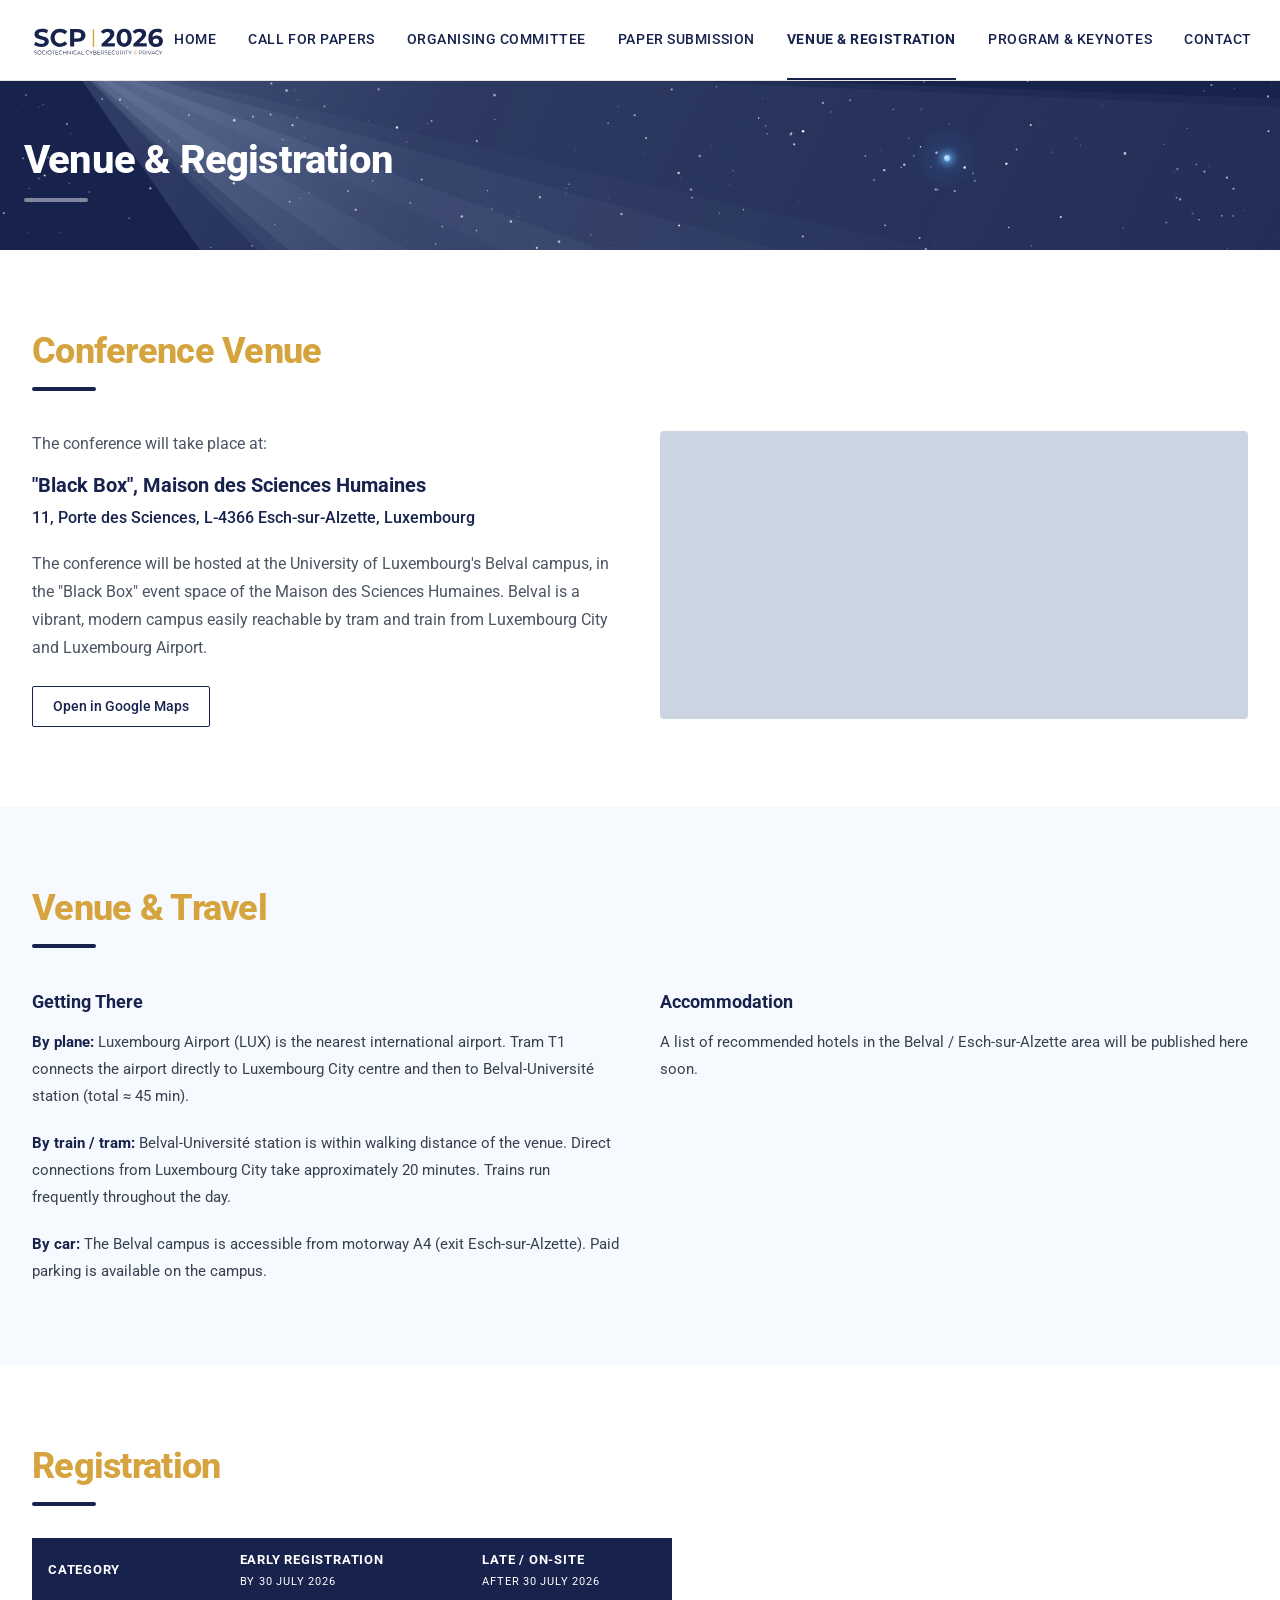
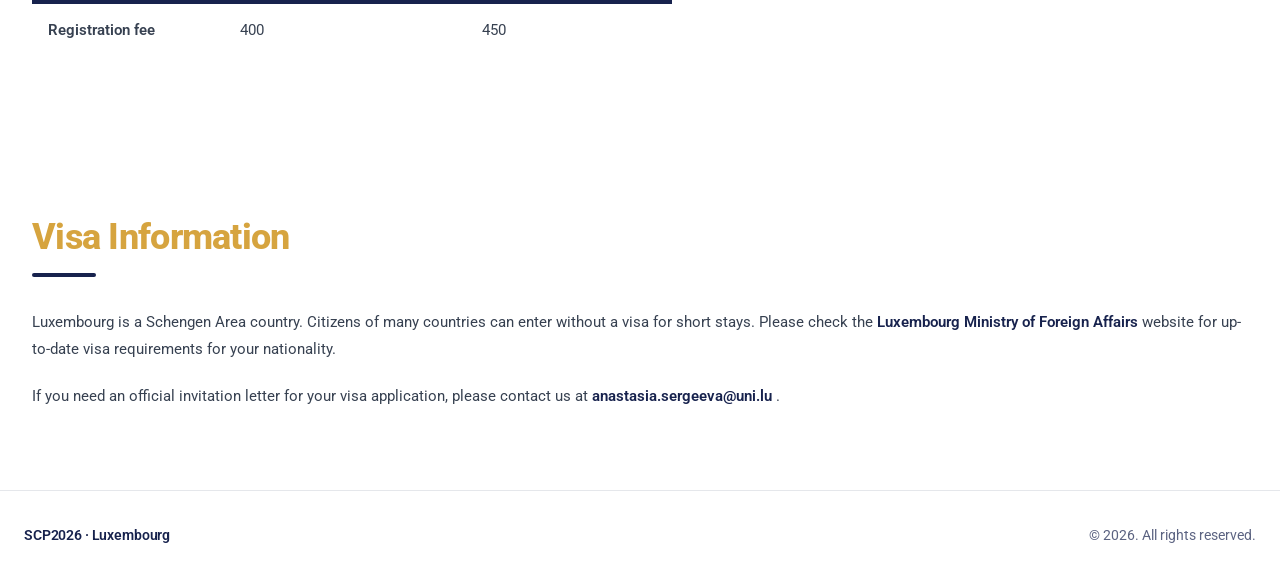
==== attend.html @ 29f38050 "Deploy 2026-03-13 13:05:20" ====
<!DOCTYPE html>
<html lang="en">

<head>
  <meta charset="UTF-8" />
  <meta name="viewport" content="width=device-width, initial-scale=1.0" />
  <title>Venue &amp; Registration — SCP2026</title>
  <link rel="preconnect" href="https://fonts.googleapis.com" />
  <link rel="preconnect" href="https://fonts.gstatic.com" crossorigin />
  <!-- Font: to switch fonts, replace 'Roboto' here and update --font-base in assets/css/style.css -->
  <link href="https://fonts.googleapis.com/css2?family=Roboto:wght@400;500;700;800&display=swap" rel="stylesheet" />
  <link rel="stylesheet" href="/assets/css/style.css" />
</head>

<body>

  <header class="site-header">
    <div class="header-inner">

      <a href="/" class="site-logo">
        <!-- <img src="/assets/img/2026-scp-logo.png" alt="SCP2026 Logo" /> -->
        <img src="/assets/img/SCP2026-logo.svg" alt="SCP2026 Logo" />
      </a>

      <nav class="site-nav" aria-label="Main navigation">
        <a href="/index.html"
          class="nav-link">Home</a>
        <a href="/calls.html"
          class="nav-link">Call for Papers</a>
        <a href="/committee.html"
          class="nav-link">Organising Committee</a>
        <a href="/submission.html"
          class="nav-link">Paper Submission</a>
        <a href="/attend.html"
          class="nav-link active">Venue &amp; Registration</a>
        <a href="/program.html"
          class="nav-link">Program &amp; Keynotes</a>
        <a href="/contact.html"
          class="nav-link">Contact</a>
        <span class="nav-separator" aria-hidden="true">|</span>
        <a href="https://www.linkedin.com/company/scpconference/" class="nav-social-link" target="_blank"
          rel="noopener noreferrer" aria-label="SCP Conference on LinkedIn">
          <img src="/assets/img/linkedin-icon.svg" alt="LinkedIn" />
        </a>
      </nav>

      <button class="mobile-menu-btn" id="mobile-btn" onclick="toggleMenu()" aria-label="Toggle navigation">
        <svg id="icon-open" xmlns="http://www.w3.org/2000/svg" width="22" height="22" viewBox="0 0 24 24" fill="none"
          stroke="currentColor" stroke-width="2" stroke-linecap="round" stroke-linejoin="round">
          <line x1="3" y1="6" x2="21" y2="6" />
          <line x1="3" y1="12" x2="21" y2="12" />
          <line x1="3" y1="18" x2="21" y2="18" />
        </svg>
        <svg id="icon-close" xmlns="http://www.w3.org/2000/svg" width="22" height="22" viewBox="0 0 24 24" fill="none"
          stroke="currentColor" stroke-width="2" stroke-linecap="round" stroke-linejoin="round" style="display:none;">
          <line x1="18" y1="6" x2="6" y2="18" />
          <line x1="6" y1="6" x2="18" y2="18" />
        </svg>
      </button>

    </div>

    <nav class="mobile-nav" id="mobile-nav" aria-label="Mobile navigation">
      <a href="/index.html" >Home</a>
      <a href="/calls.html" >Call
        for Papers</a>
      <a href="/committee.html" >Organising Committee</a>
      <a href="/submission.html" >Paper Submission</a>
      <a href="/attend.html"  class="active" >Venue
        &amp; Registration</a>
      <a href="/program.html" >Program &amp; Keynotes</a>
      <a href="/contact.html" >Contact</a>
      <a href="https://www.linkedin.com/company/scpconference/" target="_blank" rel="noopener noreferrer">LinkedIn</a>
    </nav>
  </header>

  <main><section class="page-hero">
  <canvas id="hero-canvas" aria-hidden="true"></canvas>
  <div class="page-hero-inner">
    <h1>Venue &amp; Registration</h1>
    <div class="page-hero-accent" aria-hidden="true"></div>
  </div>

  <!-- Pale Blue Dot Easter egg
       DEBUG MODE ON — remove class "hotspot-debug" once position is correct.
       Adjust top/left to sit exactly on the canvas-drawn Earth dot.
       Current values mirror VIV_EARTH: xFrac=0.74, yFrac=0.46 -->
  <a href="https://science.nasa.gov/photojournal/pale-blue-dot-revisited/" target="_blank" rel="noopener noreferrer"
    class="easter-hotspot pbd-hotspot" style="top: 46%; left: 74%;" aria-label="The Pale Blue Dot — NASA Voyager 1">
    <span class="easter-tooltip">
      <strong>Pale Blue Dot</strong><br>
      Earth, as seen by Voyager 1<br>from 6 billion km away (1990).
    </span>
  </a>
</section>

<script>
  (function () {

    // ┌──────────────────────────────────────────────────────────────────┐
    // │  HERO STYLE — change this ONE value to switch the banner theme.  │
    // │  This file is the layout for every inner page, so changing it    │
    // │  here updates the banner across the whole site instantly.        │
    // │                                                                  │
    // │  'pale-blue-dot'   faithful to the NASA Voyager photograph:      │
    // │                    dark space, warm amber sunbeams,              │
    // │                    tiny humble Earth dot inside a ray band       │
    // │                                                                  │
    // │  'light-voyager'   colourised / bright interpretation:           │
    // │                    powder-blue sky background, wide amber rays   │
    // │                    fanning from top-centre, dark text            │
    // │                                                                  │
    // │  'vivid'           original cool-blue glowing version:           │
    // │                    navy background, blue-white rays,             │
    // │                    large glowing Earth                           │
    // └──────────────────────────────────────────────────────────────────┘
    var HERO_STYLE = 'vivid';

    // ── shared setup ─────────────────────────────────────────────────────
    var canvas = document.getElementById('hero-canvas');
    var ctx = canvas.getContext('2d');
    var W, H, stars = [], t = 0;
    var NUM_STARS = 210;

    // Flip text colour when the background is light
    var h1El = document.querySelector('.page-hero h1');
    var accentEl = document.querySelector('.page-hero-accent');
    if (HERO_STYLE === 'light-voyager') {
      if (h1El) h1El.style.color = '#17224D';
      if (accentEl) accentEl.style.background = 'rgba(23,34,77,0.35)';
    }

    function resize() {
      W = canvas.width = canvas.offsetWidth;
      H = canvas.height = canvas.offsetHeight;
      stars = [];
      for (var i = 0; i < NUM_STARS; i++) {
        stars.push({
          x: Math.random() * W,
          y: Math.random() * H,
          r: Math.random() * 1.1 + 0.25,
          base: Math.random() * 0.55 + 0.25,
          ph: Math.random() * Math.PI * 2,
          spd: Math.random() * 0.25 + 0.08
        });
      }
    }

    function drawStars() {
      ctx.globalCompositeOperation = 'source-over';
      for (var i = 0; i < stars.length; i++) {
        var s = stars[i];
        var op = s.base + Math.sin(t * s.spd + s.ph) * 0.18;
        op = Math.max(0.05, Math.min(1, op));
        ctx.beginPath();
        ctx.arc(s.x, s.y, s.r, 0, Math.PI * 2);
        ctx.fillStyle = 'rgba(255,255,255,' + op + ')';
        ctx.fill();
      }
    }

    // ════════════════════════════════════════════════════════════════════
    //  VERSION: 'light-voyager'
    //  Colourised interpretation — powder-blue sky, soft amber bands
    //  drawn as rotated full-height strips (avoids the wedge-stripe
    //  artefact that the point-source approach creates on a short banner)
    // ════════════════════════════════════════════════════════════════════

    // Each band: cx = centre as fraction of W, hw = half-width as fraction of W
    var LV_BANDS = [
      { cx: 0.08, hw: 0.045, op: 0.22 },
      { cx: 0.22, hw: 0.075, op: 0.32 },
      { cx: 0.38, hw: 0.040, op: 0.18 },
      { cx: 0.55, hw: 0.090, op: 0.38 },  // brightest — Earth sits here
      { cx: 0.70, hw: 0.055, op: 0.26 },
      { cx: 0.84, hw: 0.035, op: 0.17 },
    ];

    // Earth inside the brightest band
    var LV_EARTH = { xFrac: 0.58, yFrac: 0.50, r: 3.0 };

    function lvDrawBackground() {
      ctx.globalCompositeOperation = 'source-over';
      // Powder-blue base — covers the dark CSS hero colour entirely
      var bg = ctx.createLinearGradient(0, 0, 0, H);
      bg.addColorStop(0, '#C2DCED');
      bg.addColorStop(0.5, '#AECFE3');
      bg.addColorStop(1, '#9DC4DA');
      ctx.fillStyle = bg;
      ctx.fillRect(0, 0, W, H);

      // Soft warm radial glow from top-centre (the "sun" above frame)
      var sun = ctx.createRadialGradient(W * 0.5, -H * 0.5, 0, W * 0.5, -H * 0.5, H * 2.8);
      sun.addColorStop(0, 'rgba(255,225,130,0.38)');
      sun.addColorStop(0.3, 'rgba(230,190,90,0.18)');
      sun.addColorStop(0.7, 'rgba(214,164,63,0.06)');
      sun.addColorStop(1, 'rgba(214,164,63,0)');
      ctx.fillStyle = sun;
      ctx.fillRect(0, 0, W, H);
    }

    function lvDrawRays() {
      // Render as rotated full-height soft gradient strips —
      // this fills the full banner width cleanly, no convergence artefacts.
      var ext = H * 3;   // overshoot above/below to cover after rotation

      ctx.save();
      // Tilt ~10° clockwise to angle the bands like Voyager sunbeams
      ctx.translate(W * 0.5, H * 0.5);
      ctx.rotate(0.175);
      ctx.translate(-W * 0.5, -H * 0.5);

      for (var i = 0; i < LV_BANDS.length; i++) {
        var b = LV_BANDS[i];
        var cx = b.cx * W;
        var hw = b.hw * W;

        // Smooth bell-curve falloff: transparent → amber peak → transparent
        var grad = ctx.createLinearGradient(cx - hw, 0, cx + hw, 0);
        grad.addColorStop(0, 'rgba(214,164,63,0)');
        grad.addColorStop(0.25, 'rgba(216,166,65,' + (b.op * 0.55) + ')');
        grad.addColorStop(0.50, 'rgba(222,172,68,' + b.op + ')');
        grad.addColorStop(0.75, 'rgba(216,166,65,' + (b.op * 0.55) + ')');
        grad.addColorStop(1, 'rgba(214,164,63,0)');

        ctx.globalCompositeOperation = 'source-over';
        ctx.fillStyle = grad;
        ctx.fillRect(cx - hw, -ext, hw * 2, H + ext * 2);
      }

      ctx.restore();
    }

    function lvDrawEarth() {
      var ex = LV_EARTH.xFrac * W;
      var ey = LV_EARTH.yFrac * H;
      var er = LV_EARTH.r;

      ctx.globalCompositeOperation = 'source-over';

      // Slightly larger haze to be visible against light background
      var haze = ctx.createRadialGradient(ex, ey, 0, ex, ey, er * 6);
      haze.addColorStop(0, 'rgba(30,100,200,0.28)');
      haze.addColorStop(0.45, 'rgba(50,130,220,0.10)');
      haze.addColorStop(1, 'rgba(50,130,220,0)');
      ctx.beginPath();
      ctx.arc(ex, ey, er * 6, 0, Math.PI * 2);
      ctx.fillStyle = haze;
      ctx.fill();

      // Core: vivid pale-blue so it reads against the bright background
      var dot = ctx.createRadialGradient(ex - er * 0.3, ey - er * 0.3, 0, ex, ey, er);
      dot.addColorStop(0, 'rgba(200,235,255,1)');
      dot.addColorStop(0.5, 'rgba(100,175,240,1)');
      dot.addColorStop(1, 'rgba(60,140,220,0.95)');
      ctx.beginPath();
      ctx.arc(ex, ey, er, 0, Math.PI * 2);
      ctx.fillStyle = dot;
      ctx.fill();
    }

    // ════════════════════════════════════════════════════════════════════
    //  VERSION: 'pale-blue-dot'
    //  Faithful to the Voyager 1 photograph — dark navy, amber sunbeams,
    //  tiny humble Earth dot sitting inside one of the ray bands
    // ════════════════════════════════════════════════════════════════════
    var PBD_RAYS = [
      { angle: 0.33, halfWidth: 12, opacity: 0.10 },
      { angle: 0.40, halfWidth: 32, opacity: 0.14 },
      { angle: 0.47, halfWidth: 18, opacity: 0.11 },
      { angle: 0.55, halfWidth: 44, opacity: 0.18 },
      { angle: 0.63, halfWidth: 20, opacity: 0.10 },
      { angle: 0.70, halfWidth: 9, opacity: 0.07 },
    ];

    var PBD_EARTH = { xFrac: 0.635, yFrac: 0.54, r: 2.1 };

    function pbdDrawBackground() {
      var grad = ctx.createRadialGradient(W * 0.5, H * 0.5, 0, W * 0.5, H * 0.5, Math.max(W, H) * 0.75);
      grad.addColorStop(0, 'rgba(4,8,22,0.0)');
      grad.addColorStop(1, 'rgba(4,8,22,0.45)');
      ctx.globalCompositeOperation = 'source-over';
      ctx.fillStyle = grad;
      ctx.fillRect(0, 0, W, H);
    }

    function pbdDrawRays() {
      var sx = W * 0.04, sy = H * -0.25;
      var len = Math.sqrt(W * W + H * H) * 1.8;

      for (var i = 0; i < PBD_RAYS.length; i++) {
        var ray = PBD_RAYS[i];
        var ca = Math.cos(ray.angle), sa = Math.sin(ray.angle);
        var ex = sx + ca * len, ey = sy + sa * len;
        var px = -sa, py = ca;
        var spread = ray.halfWidth * (len / 70);

        var grad = ctx.createLinearGradient(sx, sy, ex, ey);
        grad.addColorStop(0, 'rgba(214,164,63,' + (ray.opacity * 2.0) + ')');
        grad.addColorStop(0.12, 'rgba(214,164,63,' + (ray.opacity * 1.3) + ')');
        grad.addColorStop(0.50, 'rgba(200,150,55,' + ray.opacity + ')');
        grad.addColorStop(1, 'rgba(180,130,45,0)');

        ctx.save();
        ctx.beginPath();
        ctx.moveTo(sx, sy);
        ctx.lineTo(ex + px * spread, ey + py * spread);
        ctx.lineTo(ex - px * spread, ey - py * spread);
        ctx.closePath();
        ctx.fillStyle = grad;
        ctx.globalCompositeOperation = 'screen';
        ctx.fill();
        ctx.restore();
      }
    }

    function pbdDrawEarth() {
      var ex = PBD_EARTH.xFrac * W;
      var ey = PBD_EARTH.yFrac * H;
      var er = PBD_EARTH.r;

      ctx.globalCompositeOperation = 'source-over';

      var haze = ctx.createRadialGradient(ex, ey, 0, ex, ey, er * 5);
      haze.addColorStop(0, 'rgba(200,230,255,0.30)');
      haze.addColorStop(0.5, 'rgba(190,220,255,0.08)');
      haze.addColorStop(1, 'rgba(190,220,255,0)');
      ctx.beginPath();
      ctx.arc(ex, ey, er * 5, 0, Math.PI * 2);
      ctx.fillStyle = haze;
      ctx.fill();

      var dot = ctx.createRadialGradient(ex - er * 0.3, ey - er * 0.3, 0, ex, ey, er);
      dot.addColorStop(0, 'rgba(240,248,255,1)');
      dot.addColorStop(0.55, 'rgba(190,225,255,1)');
      dot.addColorStop(1, 'rgba(155,200,245,0.90)');
      ctx.beginPath();
      ctx.arc(ex, ey, er, 0, Math.PI * 2);
      ctx.fillStyle = dot;
      ctx.fill();
    }

    // ════════════════════════════════════════════════════════════════════
    //  VERSION: 'vivid'
    //  Original cool-blue glowing version — navy bg, blue-white rays,
    //  large glowing neon-blue Earth
    // ════════════════════════════════════════════════════════════════════
    var VIV_RAYS = [
      { angle: 0.38, halfWidth: 28, opacity: 0.055 },
      { angle: 0.44, halfWidth: 14, opacity: 0.040 },
      { angle: 0.50, halfWidth: 40, opacity: 0.070 },
      { angle: 0.57, halfWidth: 18, opacity: 0.045 },
      { angle: 0.64, halfWidth: 10, opacity: 0.030 },
      { angle: 0.32, halfWidth: 8, opacity: 0.025 },
    ];

    var VIV_EARTH = { xFrac: 0.74, yFrac: 0.46, r: 3.2 };

    function vivDrawRays() {
      var sx = W * 0.05, sy = H * -0.15;
      var len = Math.sqrt(W * W + H * H) * 1.6;

      for (var i = 0; i < VIV_RAYS.length; i++) {
        var ray = VIV_RAYS[i];
        var ca = Math.cos(ray.angle), sa = Math.sin(ray.angle);
        var ex = sx + ca * len, ey = sy + sa * len;
        var px = -sa, py = ca;
        var hw = ray.halfWidth;

        var grad = ctx.createLinearGradient(sx, sy, ex, ey);
        grad.addColorStop(0, 'rgba(200,225,255,' + (ray.opacity * 2.2) + ')');
        grad.addColorStop(0.18, 'rgba(200,225,255,' + ray.opacity + ')');
        grad.addColorStop(1, 'rgba(200,225,255,0)');

        ctx.save();
        ctx.beginPath();
        ctx.moveTo(sx, sy);
        ctx.lineTo(ex + px * hw * (len / 80), ey + py * hw * (len / 80));
        ctx.lineTo(ex - px * hw * (len / 80), ey - py * hw * (len / 80));
        ctx.closePath();
        ctx.fillStyle = grad;
        ctx.globalCompositeOperation = 'screen';
        ctx.fill();
        ctx.restore();
      }
    }

    function vivDrawEarth() {
      var ex = VIV_EARTH.xFrac * W;
      var ey = VIV_EARTH.yFrac * H;
      var er = VIV_EARTH.r;

      ctx.globalCompositeOperation = 'source-over';

      var haze = ctx.createRadialGradient(ex, ey, 0, ex, ey, er * 10);
      haze.addColorStop(0, 'rgba(90,180,255,0.22)');
      haze.addColorStop(0.45, 'rgba(80,160,255,0.07)');
      haze.addColorStop(1, 'rgba(80,160,255,0)');
      ctx.beginPath();
      ctx.arc(ex, ey, er * 10, 0, Math.PI * 2);
      ctx.fillStyle = haze;
      ctx.fill();

      var glow = ctx.createRadialGradient(ex, ey, 0, ex, ey, er * 3.5);
      glow.addColorStop(0, 'rgba(160,215,255,0.65)');
      glow.addColorStop(0.6, 'rgba(100,185,255,0.20)');
      glow.addColorStop(1, 'rgba(100,185,255,0)');
      ctx.beginPath();
      ctx.arc(ex, ey, er * 3.5, 0, Math.PI * 2);
      ctx.fillStyle = glow;
      ctx.fill();

      var dot = ctx.createRadialGradient(ex - er * 0.35, ey - er * 0.35, 0, ex, ey, er);
      dot.addColorStop(0, 'rgba(225,245,255,1)');
      dot.addColorStop(0.5, 'rgba(130,205,255,1)');
      dot.addColorStop(1, 'rgba(75,155,240,0.95)');
      ctx.beginPath();
      ctx.arc(ex, ey, er, 0, Math.PI * 2);
      ctx.fillStyle = dot;
      ctx.fill();
    }

    // ── animation loop ────────────────────────────────────────────────
    function loop() {
      ctx.clearRect(0, 0, W, H);
      t += 0.007;

      if (HERO_STYLE === 'light-voyager') {
        lvDrawBackground();
        lvDrawRays();
        lvDrawEarth();
      } else if (HERO_STYLE === 'pale-blue-dot') {
        pbdDrawBackground();
        pbdDrawRays();
        drawStars();
        pbdDrawEarth();
      } else {                    // 'vivid'
        vivDrawRays();
        drawStars();
        vivDrawEarth();
      }

      requestAnimationFrame(loop);
    }

    resize();
    loop();
    window.addEventListener('resize', resize);
  })();
</script>

<!-- ============================================================
     Edit the text sections below freely.
     Registration fees: update the TBA cells in the table.
     Visa email: update anastasia.sergeeva@uni.lu when confirmed.
============================================================ -->

<!-- ── Conference Venue ──────────────────────────────────────
     To embed a Google Maps iframe:
       1. Go to maps.google.com and search for the venue.
       2. Click Share → Embed a map → Copy HTML.
       3. Paste the <iframe> inside the .map-placeholder div below.
─────────────────────────────────────────────────────────────── -->
<section class="section-white">
  <div class="section-container">
    <h2 class="section-title">Conference Venue</h2>
    <div class="section-accent" aria-hidden="true"></div>
    <div class="two-col">

      <div>
        <p style="color:#4b5563; margin-bottom:0.75rem;">The conference will take place at:</p>
        <h3 style="font-size:1.25rem; font-weight:700; color:var(--brand); margin-bottom:0.25rem;">
          "Black Box", Maison des Sciences Humaines
        </h3>
        <p style="font-weight:500; color:var(--brand); margin-bottom:1.25rem;">
          11, Porte des Sciences, L-4366 Esch-sur-Alzette, Luxembourg
        </p>
        <p style="color:#4b5563; line-height:1.75;">
          The conference will be hosted at the University of Luxembourg's Belval campus,
          in the "Black Box" event space of the Maison des Sciences Humaines.
          Belval is a vibrant, modern campus easily reachable by tram and train
          from Luxembourg City and Luxembourg Airport.
        </p>

        <a href="https://maps.google.com/?q=Maison+des+Sciences+Humaines,+11+Porte+des+Sciences,+L-4366+Esch-sur-Alzette,+Luxembourg" target="_blank" rel="noopener noreferrer" class="btn-outline">
          Open in Google Maps
        </a>
      </div>

      <div class="map-placeholder">
        <!-- Paste Google Maps embed iframe here -->
        <iframe src="https://www.google.com/maps/embed?pb=!1m18!1m12!1m3!1d2590.956589977041!2d5.944593076635841!3d49.50421377142704!2m3!1f0!2f0!3f0!3m2!1i1024!2i768!4f13.1!3m3!1m2!1s0x47eacad3bf1a6bcd%3A0x7420aaa22c79d266!2sMaison%20des%20Sciences%20Humaines%20-%20Universit%C3%A9%20de%20Luxembourg!5e0!3m2!1sen!2slu!4v1772186723211!5m2!1sen!2slu" width="600" height="450" style="border:0;" allowfullscreen="" loading="lazy" referrerpolicy="no-referrer-when-downgrade"></iframe>
      </div>

    </div>
  </div>
</section>

<!-- ── Venue & Travel ────────────────────────────────────────── -->
<section class="section-surface">
  <div class="section-container">
    <h2 class="section-title">Venue &amp; Travel</h2>
    <div class="section-accent" aria-hidden="true"></div>
    <div class="two-col">

      <div>
        <h3 style="font-size:1.125rem; font-weight:700; color:var(--brand); margin-bottom:0.75rem;">
          Getting There
        </h3>
        <div class="section-body" style="margin-top:0;">
          <p>
            <strong style="color:var(--brand);">By plane:</strong>
            Luxembourg Airport (LUX) is the nearest international airport.
            Tram T1 connects the airport directly to Luxembourg City centre
            and then to Belval-Université station (total ≈ 45 min).
          </p>
          <p>
            <strong style="color:var(--brand);">By train / tram:</strong>
            Belval-Université station is within walking distance of the venue.
            Direct connections from Luxembourg City take approximately 20 minutes.
            Trains run frequently throughout the day.
          </p>
          <p>
            <strong style="color:var(--brand);">By car:</strong>
            The Belval campus is accessible from motorway A4 (exit Esch-sur-Alzette).
            Paid parking is available on the campus.
          </p>
        </div>
      </div>

      <div>
        <h3 style="font-size:1.125rem; font-weight:700; color:var(--brand); margin-bottom:0.75rem;">
          Accommodation
        </h3>
        <div class="section-body" style="margin-top:0;">
          <p>
            A list of recommended hotels in the Belval / Esch-sur-Alzette area
            will be published here soon.
          </p>
        </div>
      </div>

    </div>
  </div>
</section>

<!-- ── Registration ──────────────────────────────────────────── -->
<section class="section-white">
  <div class="section-container">
    <h2 class="section-title">Registration</h2>
    <div class="section-accent" aria-hidden="true"></div>
    <div class="section-body">
      <!-- <p>
        Registration details and fees will be announced soon.
      </p> -->
    </div>

    <table class="dates-table" style="margin-top:2rem; max-width:640px;">
      <thead>
        <tr>
          <th>Category</th>
          <th>Early registration<br /><small style="font-weight:400;">by 30 July 2026</small></th>
          <th>Late / On-site<br /><small style="font-weight:400;">after 30 July 2026</small></th>
        </tr>
      </thead>
      <tbody>
       <tr>
          <td class="date-event">Registration fee</td>
          <td>400</td>
          <td>450</td>
        </tr>
      </tbody>
    </table>
  </div>
</section>

<!-- ── Visa Information ──────────────────────────────────────── -->
<section class="section-white">
  <div class="section-container">
    <h2 class="section-title">Visa Information</h2>
    <div class="section-accent" aria-hidden="true"></div>
    <div class="section-body">
      <p>
        Luxembourg is a Schengen Area country. Citizens of many countries can enter
        without a visa for short stays. Please check the
        <a href="https://maee.gouvernement.lu/en/services-aux-citoyens/visas.html" target="_blank" rel="noopener noreferrer" style="color:var(--brand); font-weight:600;">Luxembourg Ministry of Foreign Affairs</a>
        website for up-to-date visa requirements for your nationality.
      </p>
      <p>
        If you need an official invitation letter for your visa application,
        please contact us at
        <a href="mailto:anastasia.sergeeva@uni.lu" style="color:var(--brand); font-weight:600;" class="contact-email">
          anastasia.sergeeva@uni.lu
        </a>.
      </p>
    </div>
  </div>
</section>
</main>

  <footer class="site-footer">
    <div class="footer-inner">
      <div class="footer-brand">
        <p style="font-weight:600; letter-spacing:-0.01em;">SCP2026 · Luxembourg</p>
        
      </div>
      <p class="footer-copy">© 2026. All rights reserved.</p>
      
    </div>
  </footer>

  <script>
    function toggleMenu() {
      var nav = document.getElementById('mobile-nav');
      var open = document.getElementById('icon-open');
      var close = document.getElementById('icon-close');
      var isOpen = nav.classList.toggle('open');
      open.style.display = isOpen ? 'none' : '';
      close.style.display = isOpen ? '' : 'none';
    }
  </script>

</body>

</html>
---- assets/css/style.css ----
/* ============================================================
   Conference Website Styles
   Design inspired by EUVIP 2026 (https://euvip2026.github.io/)
   ============================================================ */

/* ══════════════════════════════════════════════════════════════
   COLOUR PALETTE — edit only this block to rebrand the site.

   When you change --brand, also update --brand-rgb with the
   same colour expressed as three R, G, B numbers.
     e.g.  #1E3060  →  --brand-rgb: 30, 48, 96
           #2B6CB0  →  --brand-rgb: 43, 108, 176
           #1a5c3a  →  --brand-rgb: 26, 92, 58
══════════════════════════════════════════════════════════════ */

/* Note: the original design used a slightly different shade of blue (#2B6CB0) —
 feel free to switch to that if you prefer! */

/* 2026 palette 
  1ED5471 (rgb 30, 84, 113), 
  17224D (rgb 23, 34, 77), 
  D6A43F (rgb 214, 164, 63 */

:root {
  /*--brand:         #1E3060;     /* nav, headings, buttons, accents   */
  /*--brand-rgb:     30, 48, 96;    /* same colour as RGB — keep in sync */
  --brand: #17224D;
  /* nav, headings, buttons, accents   */
  --brand-rgb: 23, 34, 77;
  /* same colour as RGB — keep in sync */
  --sub-brand: #D6A43F;
  /* section title color */
  --brand-hover: #2a4580;
  /* button / link hover state         */
  --surface: #F6FAFE;
  /* alternate (light-blue) section bg */
  --white: #ffffff;
  /* standard white section bg         */

  --text: #374151;
  /* body copy                         */
  --text-dark: #111111;
  /* near-black (form inputs, body)    */
  --text-muted: #4b5563;
  /* secondary / descriptive text      */

  --footer-border: #e5e7eb;
  --photo-bg: #cbd5e1;
  /* placeholder circles for photos    */
  --photo-text: #94a3b8;
  /* icon colour inside placeholders   */

  /* ── Layout (not colours) ──────────────────────────────── */
  --header-height: 80px;

  /* ── Typography ─────────────────────────────────────────
     To change the font:
       (1) update --font-base below
       (2) update the Google Fonts <link> in _layouts/default.html

    8px = 0.5rem
    12px = 0.75rem
    16px = 1rem
    20px = 1.25rem
    24px = 1.5rem
  ──────────────────────────────────────────────────────── */
  --font-base: 'Roboto', sans-serif;

  --size-xs: 0.8125rem;
  /* 13px – table headers, small labels      */
  --size-sm: 0.875rem;
  /* 14px – nav, footer, form labels         */
  --size-body: 0.9375rem;
  /* 15px – general body text & buttons      */

  /*--size-body-lg: 1.0625rem; */
  /* 17px – body copy on wider screens       */

  --size-body-lg: 0.9375rem;
  /* 15px – general body text & buttons      */

  /*--size-subhead: 1.125rem; */
  /* 18px – subsection titles, speaker names */

  --size-subhead: 1rem;
  /* 16px – subsection titles, speaker names */

  /*--size-heading: 1.875rem; */
  /* 30px – section headings (mobile)        */

  --size-heading: 1.5rem;
  /* 24px – section headings (mobile)        */
  --size-heading-lg: 2.25rem;
  /* 36px – section headings (768px+)        */
  --size-page-hero: 2rem;
  /* 32px – inner page banner title (mobile) */
  --size-hero-subtitle: 2rem;
  --size-hero: 2.5rem;
  /* 40px – inner page title (768px+) & home hero title (mobile)        */
  --size-hero-lg: 3.75rem;
  /* 60px – home hero title (1024px+)        */
}

/* ---------- Reset & Base ---------- */
*,
*::before,
*::after {
  box-sizing: border-box;
}

* {
  margin: 0;
  padding: 0;
}

html {
  scroll-behavior: smooth;
}

body {
  font-family: var(--font-base);
  color: var(--text-dark);
  line-height: 1.6;
}

img {
  max-width: 100%;
  display: block;
}

a {
  text-decoration: none;
}

/* ---------- Header ---------- */
.site-header {
  position: fixed;
  top: 0;
  right: 0;
  left: 0;
  z-index: 100;
  min-height: var(--header-height);
  display: flex;
  flex-direction: column;
  /* stacks mobile nav below */
  background-color: var(--white);
  border-bottom: 1px solid rgba(0, 0, 0, 0.1);
  transition: background-color 0.3s;
}

.header-inner {
  width: 100%;
  max-width: 80rem;
  margin: 0 auto;
  padding: 0 1.5rem;
  display: flex;
  align-items: center;
  justify-content: space-between;
  min-height: var(--header-height);
}

/* Logo */
.site-logo {
  flex-shrink: 0;
}

/* never compress the logo */
.site-logo img {
  height: auto;
  width: 150px;
}

.site-logo-text {
  font-size: 1.25rem;
  font-weight: 800;
  color: var(--brand);
  letter-spacing: -0.02em;
}

/* ---------- Desktop Navigation ---------- */
.site-nav {
  display: none;
  height: var(--header-height);
  align-items: center;
  gap: 2rem;
  font-size: var(--size-sm);
  font-weight: 500;
  text-transform: uppercase;
  letter-spacing: 0.04em;
}

@media (min-width: 1024px) {
  .site-nav {
    display: flex;
  }
}

.nav-link {
  display: flex;
  align-items: center;
  height: 100%;
  padding: 8px 0;
  border-bottom: 2px solid transparent;
  color: var(--brand);
  white-space: nowrap;
  transition: border-color 0.2s ease;
}

.nav-link:hover {
  border-bottom-color: rgba(var(--brand-rgb), 0.55);
}

.nav-link.active {
  font-weight: 700;
  border-bottom-color: var(--brand);
}

.nav-separator {
  color: rgba(var(--brand-rgb), 0.35);
  user-select: none;
}

.nav-social-link {
  display: inline-flex;
  align-items: center;
  justify-content: center;
  color: var(--brand);
  transition: opacity 0.2s ease;
}

.nav-social-link:hover {
  opacity: 0.75;
}

.nav-social-link img {
  width: 1.1rem;
  height: 1.1rem;
  display: block;
}

/* ---------- Mobile Menu Button ---------- */
.mobile-menu-btn {
  display: inline-flex;
  align-items: center;
  justify-content: center;
  width: 40px;
  height: 40px;
  border: 1px solid rgba(var(--brand-rgb), 0.25);
  border-radius: 4px;
  background: transparent;
  cursor: pointer;
  color: var(--brand);
  flex-shrink: 0;
}

@media (min-width: 1024px) {
  .mobile-menu-btn {
    display: none;
  }
}

/* ---------- Mobile Navigation Drawer ---------- */
.mobile-nav {
  display: none;
  padding: 0.75rem 1.5rem 1rem;
  border-top: 1px solid rgba(0, 0, 0, 0.06);
}

.mobile-nav.open {
  display: block;
}

.mobile-nav a {
  display: block;
  padding: 0.625rem 0.75rem;
  font-size: var(--size-sm);
  font-weight: 500;
  text-transform: uppercase;
  letter-spacing: 0.04em;
  color: var(--brand);
  border-left: 2px solid transparent;
  transition: border-color 0.2s;
}

.mobile-nav a:hover {
  border-left-color: rgba(var(--brand-rgb), 0.55);
}

.mobile-nav a.active {
  font-weight: 700;
  border-left-color: var(--brand);
}

/* ---------- Full-Screen Hero (Home page) ---------- */
.hero {
  position: relative;
  min-height: 80vh;
  display: flex;
  align-items: center;
  overflow: hidden;
  margin-top: calc(-0.5 * var(--header-height));
  /* slides under the fixed header */
}

.hero-bg {
  position: absolute;
  inset: 0;
  width: 100%;
  height: 100%;
  object-fit: cover;
  object-position: center;
}

.hero-overlay {
  position: absolute;
  inset: 0;
  background-color: rgba(0, 0, 0, 0.45);
}

.hero-content {
  position: relative;
  width: 100%;
  max-width: 80rem;
  margin: 0 auto;
  padding: calc(var(--header-height) + 3rem) 1.5rem 4rem;
  color: var(--white);
  text-shadow: 0 2px 18px rgba(0, 0, 0, 0.55);
}

.hero-content h1 {
  font-size: var(--size-hero);
  font-weight: 800;
  line-height: 1.2;
}

.hero-subtitle {
  margin-top: 2rem;
  font-size: var(--size-hero-subtitle);
  font-weight: 700;
}

@media (min-width: 640px) {
  .hero-content {
    padding-left: 4rem;
  }

  .hero-content h1 {
    font-size: 3rem;
  }

  .hero-subtitle {
    font-size: 1.25rem;
  }
}

@media (min-width: 1024px) {
  .hero-content {
    padding-left: 7.5rem;
  }

  .hero-content h1 {
    font-size: var(--size-hero-lg);
  }

  .hero-subtitle {
    margin-top: 4rem;
    font-size: 1.5rem;
  }
}

/* ---------- Easter Egg Hotspots ---------- */

/* Base hotspot — invisible clickable area with pulsing dot */
.easter-hotspot {
  position: absolute;
  width: 36px;
  height: 36px;
  transform: translate(-50%, -50%);
  border-radius: 50%;
  z-index: 6;
  cursor: pointer;
  text-decoration: none;
}

/* The subtle pulsing dot (always visible, but very small and unobtrusive) */
.easter-hotspot::before {
  content: '';
  position: absolute;
  top: 50%;
  left: 50%;
  transform: translate(-50%, -50%);
  width: 6px;
  height: 6px;
  border-radius: 50%;
  background: rgba(200, 230, 255, 0.5);
  animation: hotspot-pulse 3s ease-in-out 1;
}

@keyframes hotspot-pulse {
  0%   { box-shadow: 0 0 0 0 rgba(200, 230, 255, 0.5); }
  70%  { box-shadow: 0 0 0 10px rgba(200, 230, 255, 0); }
  100% { box-shadow: 0 0 0 0 rgba(200, 230, 255, 0); }
}

/* Tooltip — shown on hover / keyboard focus */
.easter-tooltip {
  display: none;
  position: absolute;
  bottom: calc(100% + 10px);
  left: 50%;
  transform: translateX(-50%);
  background: rgba(8, 12, 35, 0.92);
  color: #dce8f5;
  padding: 0.6rem 0.9rem;
  border-radius: 8px;
  font-size: 0.8rem;
  line-height: 1.55;
  white-space: nowrap;
  border: 1px solid rgba(150, 200, 255, 0.25);
  pointer-events: none;
  text-align: center;
}

.easter-hotspot:hover .easter-tooltip,
.easter-hotspot:focus  .easter-tooltip {
  display: block;
}

/* Pale Blue Dot — no animation at all, the dot is already visible in the image */
.pbd-hotspot::before {
  animation: none;
}

/* Pale Blue Dot tooltip appears below the dot (banner is short, above would hit the header) */
.pbd-hotspot .easter-tooltip {
  bottom: auto;
  top: calc(100% + 10px);
}

/* DEBUG MODE — makes the hotspot clearly visible for positioning.
   Remove class "hotspot-debug" from the element once happy with position. */
.hotspot-debug {
  outline: 3px dashed orangered;
  background: rgba(255, 80, 0, 0.25);
}
.hotspot-debug::before {
  width: 14px;
  height: 14px;
  background: orangered;
  animation: none;
}

/* ---------- Inner Page Hero (all pages except Home) ---------- */
.page-hero {
  margin-top: var(--header-height);
  background-color: var(--brand);
  color: var(--white);
  padding: 3.5rem 1.5rem 3rem;
  position: relative;
  overflow: visible; /* allows easter-egg tooltip to appear above/below the banner */
}

/* Clip the canvas animation to the banner box without clipping the hotspot tooltip */
#hero-canvas {
  clip-path: inset(0);
}

#hero-canvas {
  position: absolute;
  inset: 0;
  width: 100%;
  height: 100%;
  pointer-events: none;
}

.page-hero-inner {
  max-width: 80rem;
  margin: 0 auto;
  position: relative;
  z-index: 1;
}

.page-hero h1 {
  font-size: var(--size-page-hero);
  font-weight: 800;
  letter-spacing: -0.02em;
  line-height: 1.2;
}

@media (min-width: 768px) {
  .page-hero h1 {
    font-size: var(--size-hero);
  }
}

.page-hero-accent {
  width: 4rem;
  height: 4px;
  background-color: rgba(255, 255, 255, 0.45);
  border-radius: 9999px;
  margin-top: 0.875rem;
}

/* ---------- Content Sections ---------- */
.section-white {
  background-color: var(--white);
}

.section-surface {
  background-color: var(--surface);
}

.section-container {
  width: 100%;
  max-width: 80rem;
  margin: 0 auto;
  padding: 3.5rem 1.5rem;
}

@media (min-width: 768px) {
  .section-container {
    padding: 5rem 2rem;
  }
}

/* ---------- Section Headings ---------- */
.section-title {
  font-size: var(--size-heading);
  font-weight: 800;
  letter-spacing: -0.02em;
  color: var(--sub-brand);
  line-height: 1.2;
}

@media (min-width: 768px) {
  .section-title {
    font-size: var(--size-heading-lg);
  }
}

.section-accent {
  width: 4rem;
  height: 4px;
  background-color: var(--brand);
  border-radius: 9999px;
  margin-top: 0.875rem;
}

/* ---------- Body Text ---------- */
.section-body {
  margin-top: 2rem;
  color: var(--text);
  line-height: 1.8;
}

.section-body p+p {
  margin-top: 1.25rem;
}

@media (min-width: 768px) {
  .section-body {
    font-size: var(--size-body-lg);
  }
}

/* ---------- Two-column layout ---------- */
.two-col {
  display: grid;
  grid-template-columns: 1fr;
  gap: 2.5rem;
  margin-top: 2.5rem;
}

@media (min-width: 1024px) {
  .two-col {
    grid-template-columns: 1fr 1fr;
  }
}

/* ---------- Map / Image placeholder ---------- */
.map-placeholder {
  width: 100%;
  height: 18rem;
  background-color: var(--photo-bg);
  border-radius: 4px;
  display: flex;
  align-items: center;
  justify-content: center;
  color: var(--photo-text);
  font-size: var(--size-sm);
  overflow: hidden;
}

.map-placeholder iframe {
  width: 100%;
  height: 100%;
  border: 0;
}

/* ---------- Buttons ---------- */
.btn-outline {
  display: inline-block;
  margin-top: 1.5rem;
  padding: 0.5rem 1.25rem;
  border: 1px solid var(--brand);
  color: var(--brand);
  font-size: var(--size-sm);
  font-weight: 500;
  border-radius: 2px;
  transition: background-color 0.2s;
}

.btn-outline:hover {
  background-color: rgba(var(--brand-rgb), 0.06);
}

.btn-primary {
  display: inline-block;
  padding: 0.625rem 1.5rem;
  background-color: var(--brand);
  color: var(--white);
  border: none;
  font-family: var(--font-base);
  font-size: var(--size-body);
  font-weight: 600;
  border-radius: 2px;
  cursor: pointer;
  transition: background-color 0.2s;
}

.btn-primary:hover {
  background-color: var(--brand-hover);
}

/* ---------- Person Cards (Committee / Speakers) ---------- */
.person-grid {
  display: grid;
  grid-template-columns: repeat(auto-fill, minmax(180px, 1fr));
  gap: 2rem;
  margin-top: 2.5rem;
}

.person-card {
  text-align: center;
}

.person-photo {
  width: 110px;
  height: 110px;
  border-radius: 50%;
  background-color: var(--photo-bg);
  margin: 0 auto 0.875rem;
  overflow: hidden;
  display: flex;
  align-items: center;
  justify-content: center;
  color: var(--photo-text);
  font-size: 0.75rem;
  /* tiny placeholder icon — intentionally fixed */
  box-shadow: 0 0 0 2px var(--photo-bg);
}

.person-photo img {
  width: 100%;
  height: 100%;
  object-fit: cover;
}

.person-name {
  font-weight: 700;
  color: var(--brand);
  font-size: var(--size-body);
  line-height: 1.3;
}

.person-role {
  font-size: var(--size-xs);
  color: var(--brand);
  font-weight: 500;
  margin-top: 0.2rem;
  opacity: 0.75;
}

.person-affiliation {
  font-size: var(--size-xs);
  color: var(--text);
  margin-top: 0.2rem;
  opacity: 0.8;
}

/* ---------- Committee sub-heading ---------- */
.subsection-title {
  font-size: var(--size-subhead);
  font-weight: 700;
  color: var(--brand);
  margin-top: 3rem;
  margin-bottom: 0.25rem;
  padding-bottom: 0.5rem;
  border-bottom: 1px solid rgba(var(--brand-rgb), 0.15);
}

/* ---------- Keynote Speaker card (wider) ---------- */
.speaker-card {
  display: flex;
  flex-direction: column;
  gap: 1.25rem;
  padding: 1.75rem;
  border: 1px solid rgba(var(--brand-rgb), 0.12);
  border-radius: 4px;
  background: var(--white);
}

@media (min-width: 640px) {
  .speaker-card {
    flex-direction: row;
    align-items: flex-start;
  }
}

.speaker-photo {
  flex-shrink: 0;
  width: 120px;
  height: 120px;
  border-radius: 50%;
  background-color: var(--photo-bg);
  overflow: hidden;
}

.speaker-photo img {
  width: 100%;
  height: 100%;
  object-fit: cover;
}

.speaker-name {
  font-size: var(--size-subhead);
  font-weight: 700;
  color: var(--brand);
}

.speaker-affil {
  font-size: var(--size-sm);
  color: var(--text);
  margin-top: 0.25rem;
}

.speaker-title {
  font-size: var(--size-body);
  font-weight: 500;
  color: var(--brand);
  margin-top: 0.75rem;
  font-style: italic;
}

.speaker-bio {
  font-size: 0.9rem;
  color: var(--text);
  margin-top: 0.75rem;
  line-height: 1.75;
}

.speakers-list {
  display: flex;
  flex-direction: column;
  gap: 1.5rem;
  margin-top: 2.5rem;
}

/* ---------- Important Dates Table ---------- */
.dates-table {
  width: 100%;
  border-collapse: collapse;
  margin-top: 2rem;
}

.dates-table th {
  text-align: left;
  padding: 0.75rem 1rem;
  background-color: var(--brand);
  color: var(--white);
  font-size: var(--size-xs);
  font-weight: 700;
  text-transform: uppercase;
  letter-spacing: 0.06em;
}

.dates-table td {
  padding: 0.875rem 1rem;
  border-bottom: 1px solid rgba(var(--brand-rgb), 0.10);
  font-size: var(--size-body);
  color: var(--text);
}

.dates-table tr:last-child td {
  border-bottom: none;
}

.dates-table tr:nth-child(even) td {
  background-color: var(--surface);
}

.date-event {
  font-weight: 600;
  color: var(--brand);
}

.date-strikethrough {
  text-decoration: line-through;
  opacity: 0.6;
}

/* ---------- Program Schedule ---------- */
.schedule-day {
  margin-top: 2.5rem;
}

.schedule-day:first-child {
  margin-top: 2rem;
}

.schedule-day-title {
  font-weight: 700;
  font-size: 1rem;
  color: var(--brand);
  padding: 0.625rem 1rem;
  background-color: rgba(var(--brand-rgb), 0.08);
  border-left: 4px solid var(--brand);
  margin-bottom: 0.25rem;
}

.schedule-item {
  display: grid;
  grid-template-columns: 6.5rem 1fr;
  gap: 1rem;
  padding: 0.75rem 1rem;
  border-bottom: 1px solid rgba(0, 0, 0, 0.07);
}

.schedule-time {
  font-size: var(--size-sm);
  font-weight: 500;
  color: var(--brand);
  opacity: 0.8;
}

.schedule-event {
  font-size: var(--size-body);
  color: var(--text);
}

.schedule-event strong {
  color: var(--brand);
  font-weight: 600;
}

/* ---------- Contact Layout ---------- */
.contact-grid {
  display: grid;
  grid-template-columns: 1fr;
  gap: 3rem;
  margin-top: 2.5rem;
}

@media (min-width: 768px) {
  .contact-grid {
    grid-template-columns: 1fr 1.3fr;
  }
}

.contact-info p {
  color: var(--text);
  line-height: 1.8;
  margin-bottom: 0.75rem;
}

.contact-email {
  color: var(--brand);
  font-weight: 600;
}

.contact-form label {
  display: block;
  font-size: var(--size-sm);
  font-weight: 500;
  color: var(--brand);
  margin-bottom: 0.375rem;
}

.contact-form input,
.contact-form textarea {
  width: 100%;
  padding: 0.625rem 0.875rem;
  border: 1px solid rgba(var(--brand-rgb), 0.25);
  border-radius: 2px;
  font-family: var(--font-base);
  font-size: var(--size-body);
  color: var(--text-dark);
  background: var(--white);
  margin-bottom: 1.25rem;
  transition: border-color 0.2s;
}

.contact-form input:focus,
.contact-form textarea:focus {
  outline: none;
  border-color: var(--brand);
}

.contact-form textarea {
  resize: vertical;
  min-height: 130px;
}

/* ---------- Footer ---------- */
.site-footer {
  border-top: 1px solid var(--footer-border);
  color: var(--brand);
}

.footer-inner {
  max-width: 80rem;
  margin: 0 auto;
  min-height: 88px;
  display: flex;
  flex-direction: column;
  align-items: center;
  justify-content: center;
  gap: 0.5rem;
  padding: 1.5rem;
  text-align: center;
  font-size: var(--size-sm);
}

@media (min-width: 640px) {
  .footer-inner {
    flex-direction: row;
    justify-content: space-between;
    padding: 0 1.5rem;
    text-align: left;
  }
}

.footer-brand {
  display: flex;
  flex-direction: column;
  gap: 0.25rem;
}

.footer-copy {
  opacity: 0.7;
}

.footer-linkedin,
.contact-linkedin {
  display: inline-flex;
  align-items: center;
  gap: 0.35rem;
  color: inherit;
  text-decoration: underline;
  text-underline-offset: 0.12em;
}

.footer-linkedin img,
.contact-linkedin img {
  width: 1rem;
  height: 1rem;
  flex-shrink: 0;
}
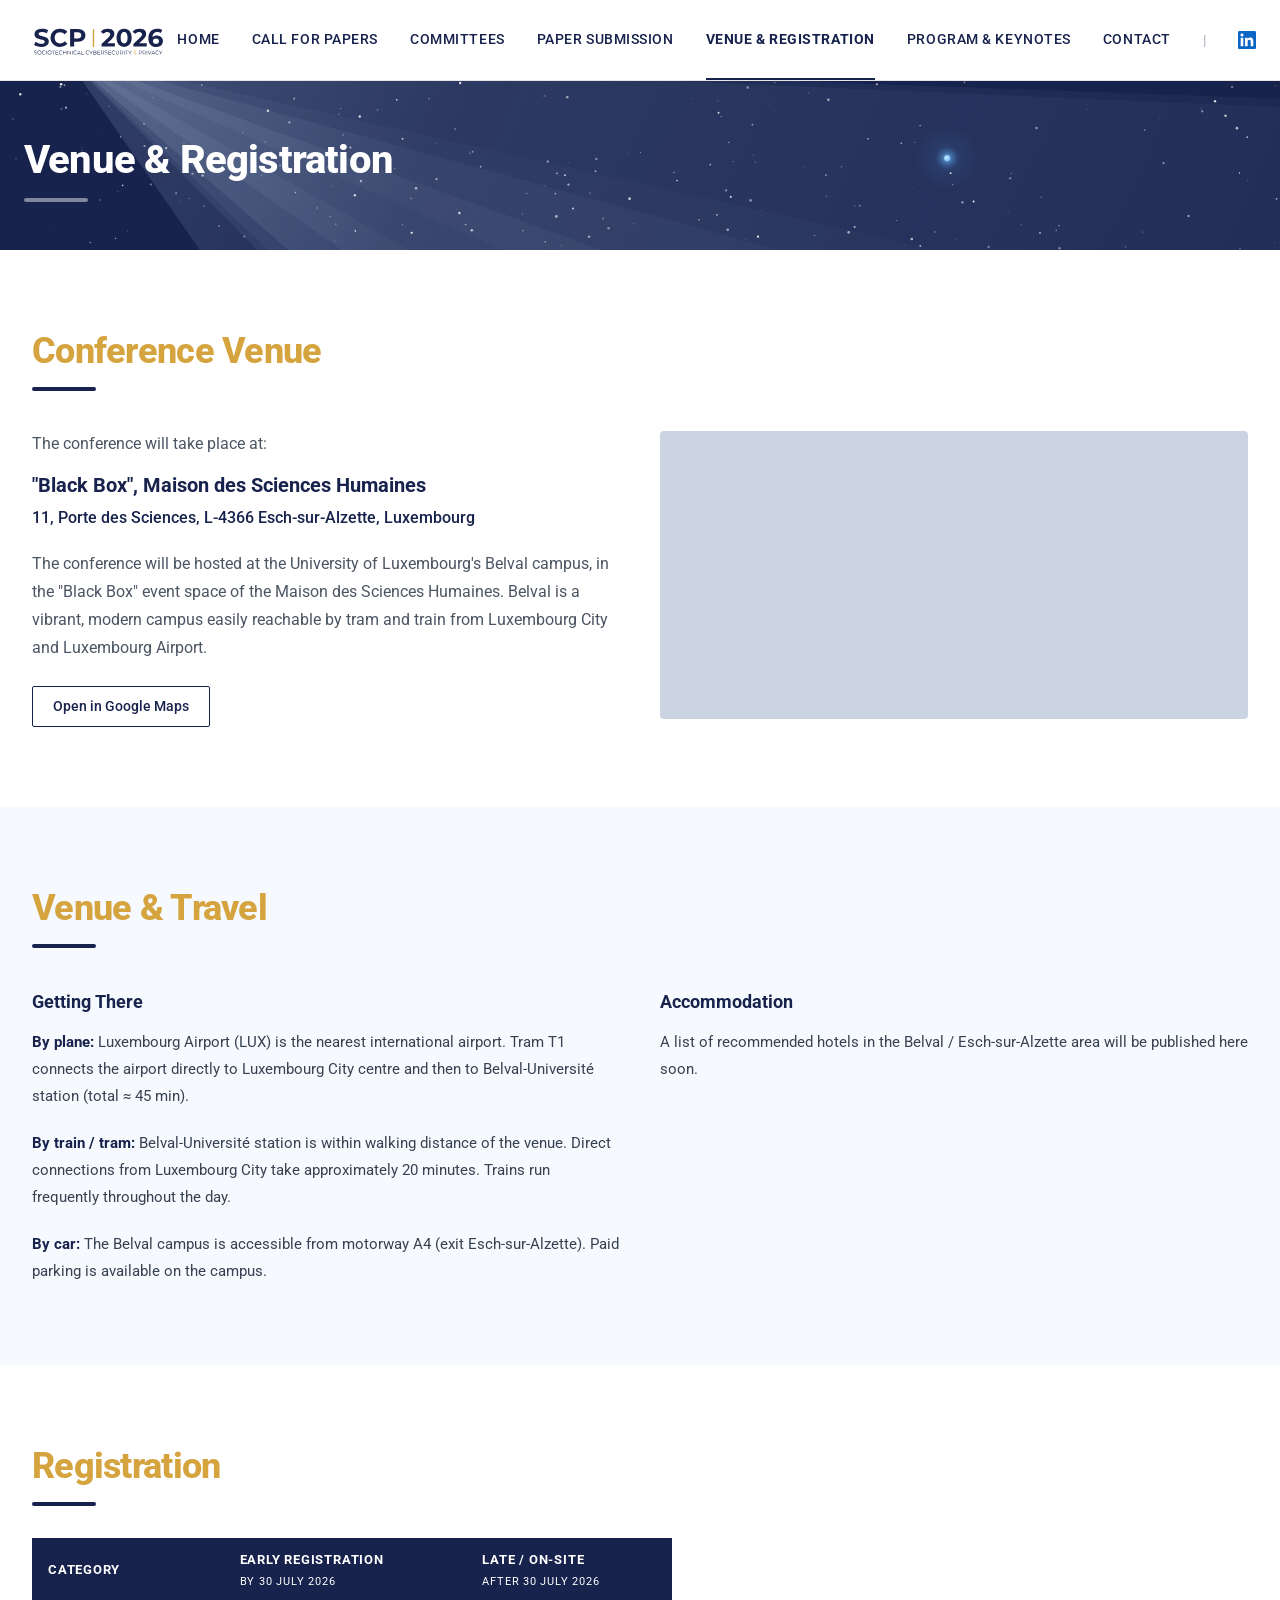
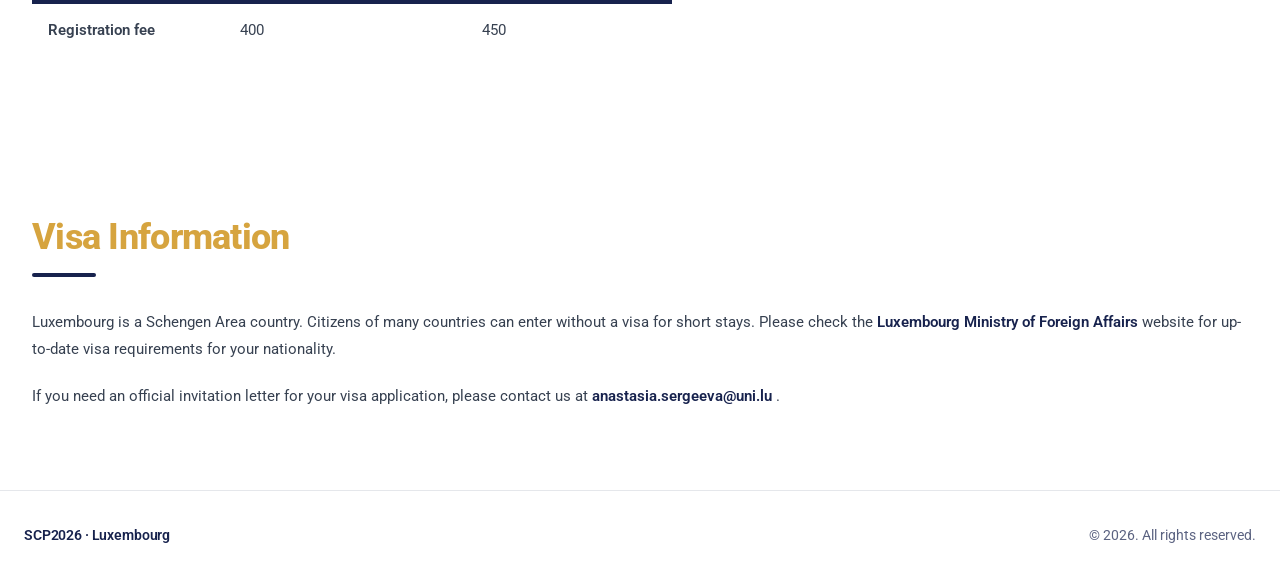
==== commit 7b98fd55: "Deploy 2026-03-20 10:53:32" ====
--- a/attend.html
+++ b/attend.html
@@ -28,7 +28,7 @@
         <a href="/calls.html"
           class="nav-link">Call for Papers</a>
         <a href="/committee.html"
-          class="nav-link">Organising Committee</a>
+          class="nav-link">Committees</a>
         <a href="/submission.html"
           class="nav-link">Paper Submission</a>
         <a href="/attend.html"
@@ -64,7 +64,7 @@
       <a href="/index.html" >Home</a>
       <a href="/calls.html" >Call
         for Papers</a>
-      <a href="/committee.html" >Organising Committee</a>
+      <a href="/committee.html" >Committees</a>
       <a href="/submission.html" >Paper Submission</a>
       <a href="/attend.html"  class="active" >Venue
         &amp; Registration</a>
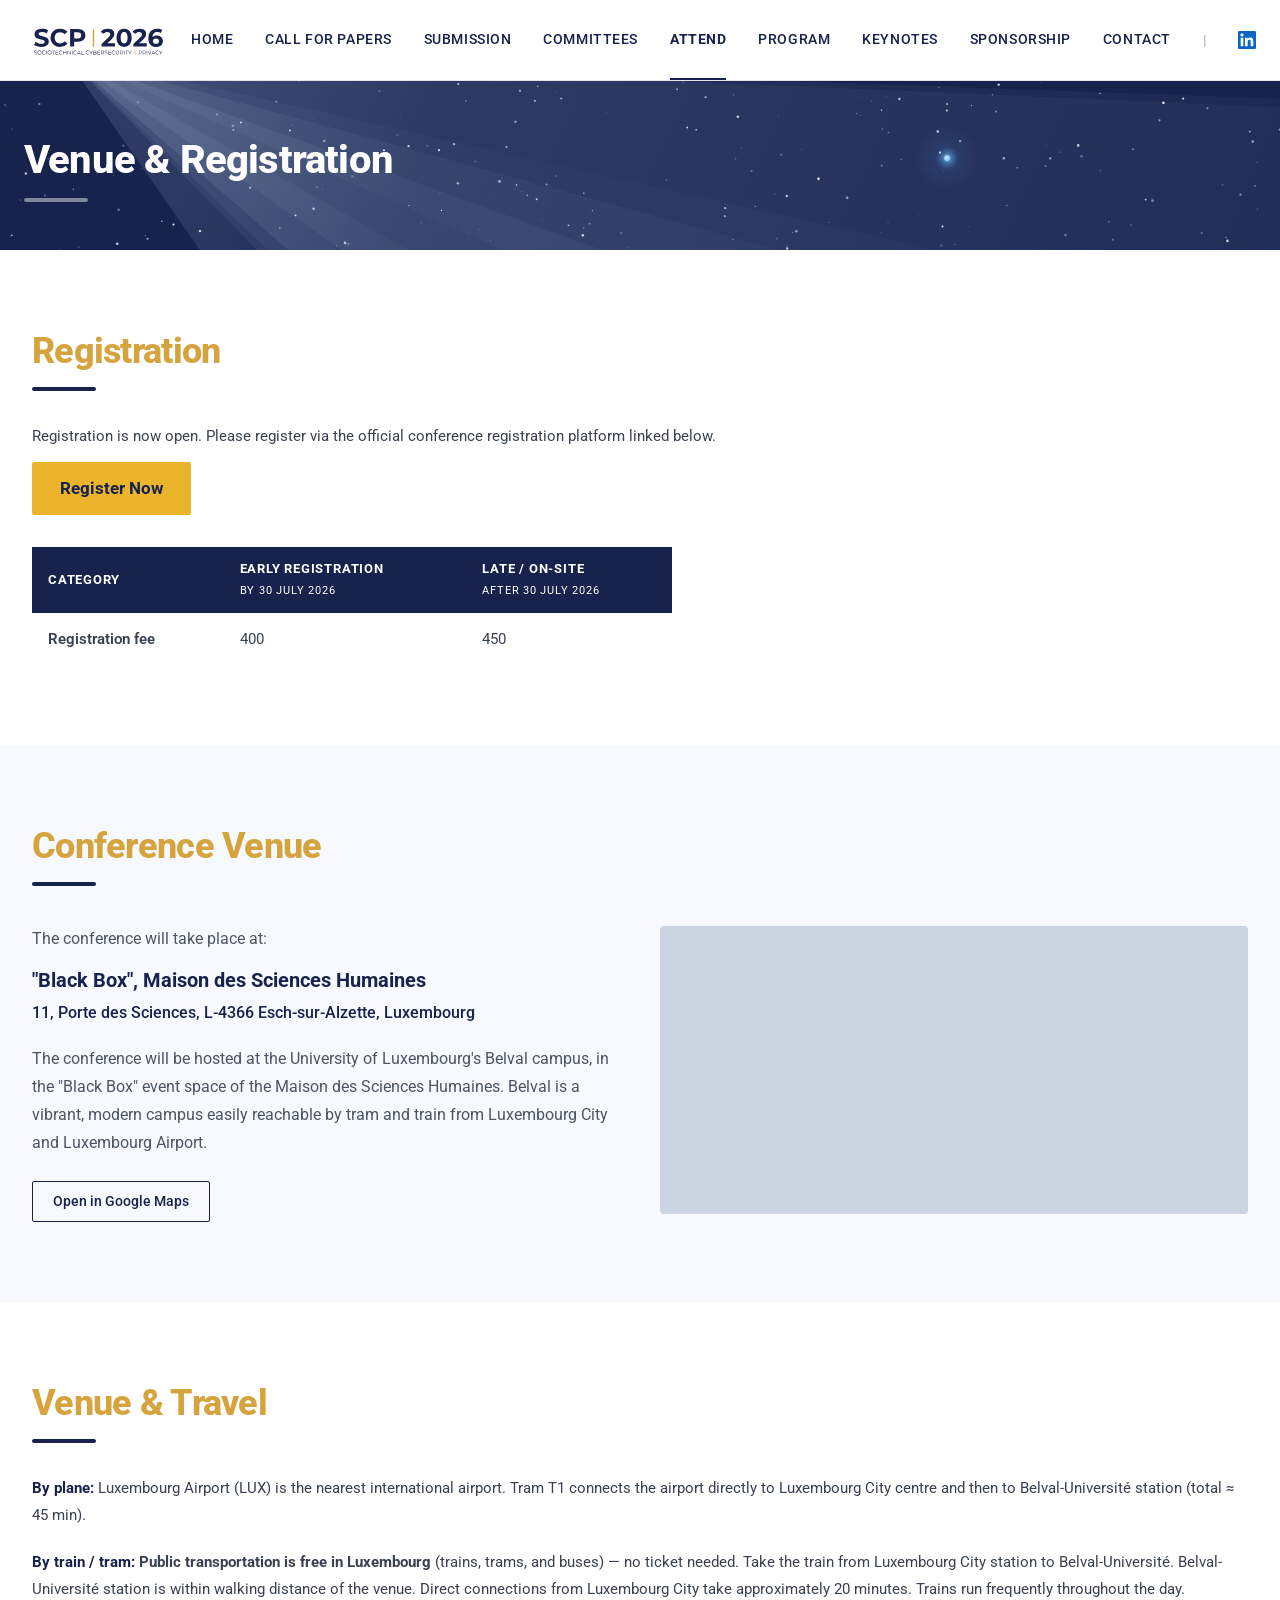
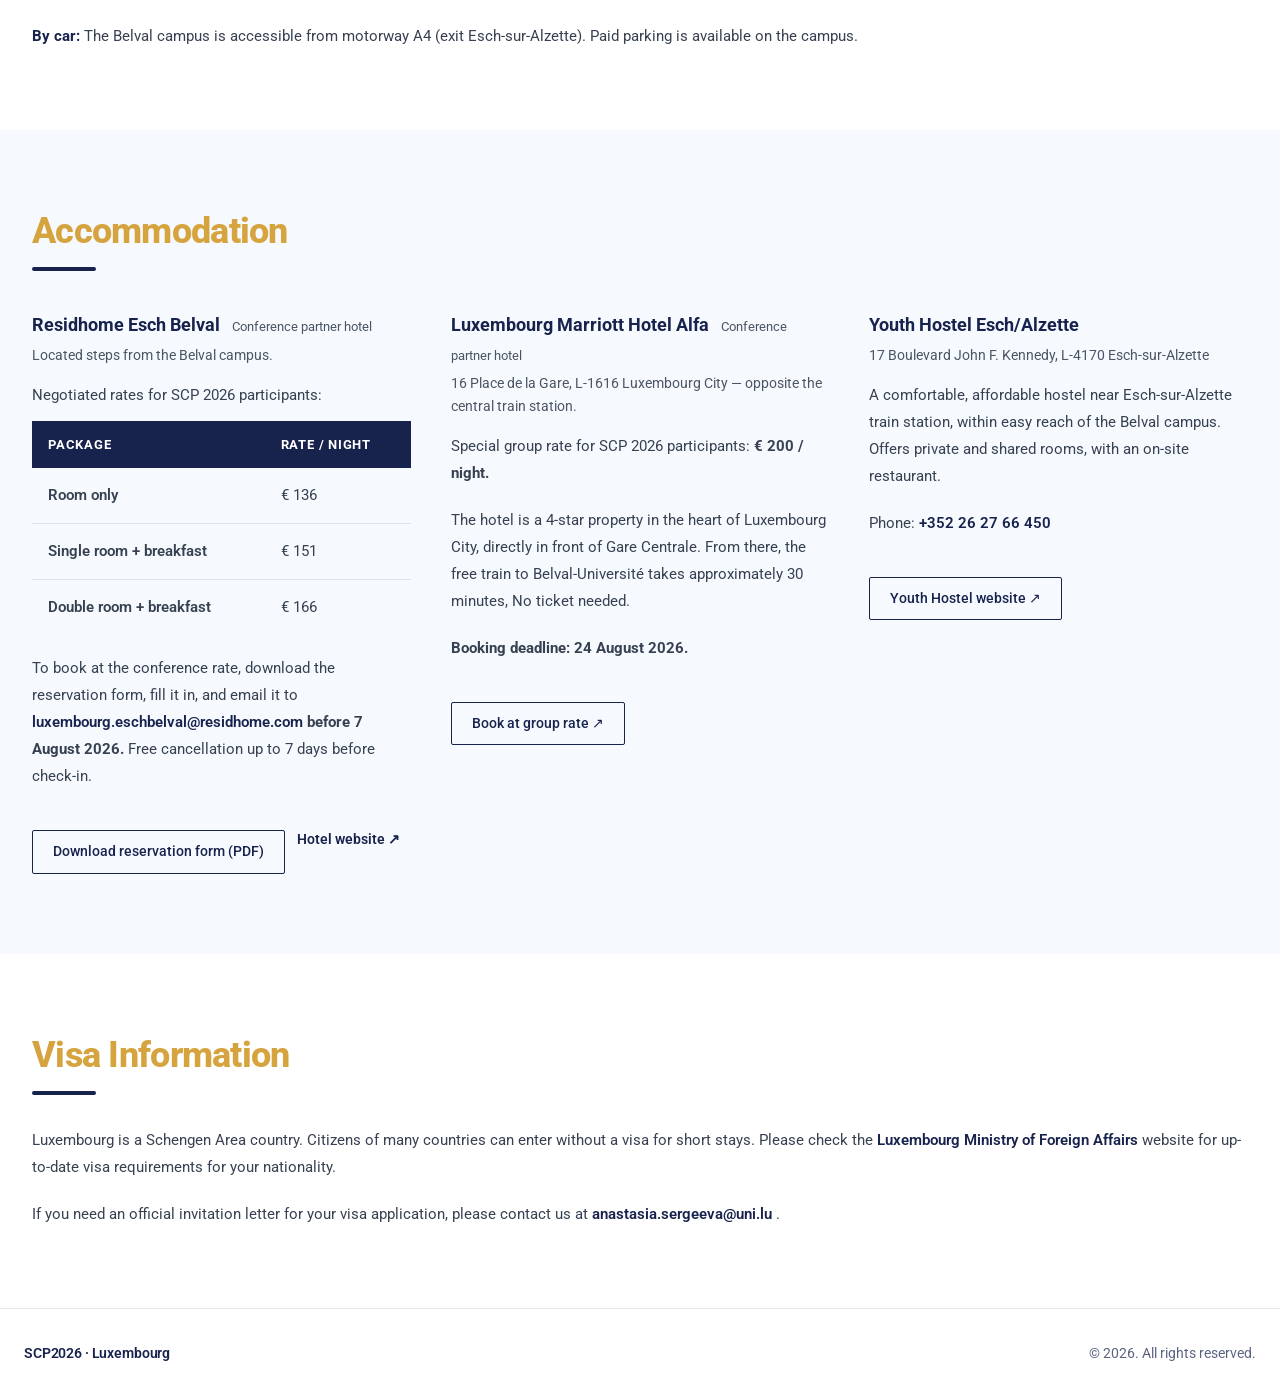
==== commit e8fa7485: "Deploy 2026-09-01 20:20:53" ====
--- a/attend.html
+++ b/attend.html
@@ -27,14 +27,18 @@
           class="nav-link">Home</a>
         <a href="/calls.html"
           class="nav-link">Call for Papers</a>
+        <a href="/submission.html"
+          class="nav-link">Submission</a>
         <a href="/committee.html"
           class="nav-link">Committees</a>
-        <a href="/submission.html"
-          class="nav-link">Paper Submission</a>
         <a href="/attend.html"
-          class="nav-link active">Venue &amp; Registration</a>
+          class="nav-link active">Attend</a>
         <a href="/program.html"
-          class="nav-link">Program &amp; Keynotes</a>
+          class="nav-link">Program</a>
+        <a href="/keynotes.html"
+          class="nav-link">Keynotes</a>
+        <a href="/sponsorship.html"
+          class="nav-link">Sponsorship</a>
         <a href="/contact.html"
           class="nav-link">Contact</a>
         <span class="nav-separator" aria-hidden="true">|</span>
@@ -62,13 +66,13 @@
 
     <nav class="mobile-nav" id="mobile-nav" aria-label="Mobile navigation">
       <a href="/index.html" >Home</a>
-      <a href="/calls.html" >Call
-        for Papers</a>
+      <a href="/calls.html" >Call for Papers</a>
+      <a href="/submission.html" >Submission</a>
       <a href="/committee.html" >Committees</a>
-      <a href="/submission.html" >Paper Submission</a>
-      <a href="/attend.html"  class="active" >Venue
-        &amp; Registration</a>
-      <a href="/program.html" >Program &amp; Keynotes</a>
+      <a href="/attend.html"  class="active" >Attend</a>
+      <a href="/program.html" >Program</a>
+      <a href="/keynotes.html" >Keynotes</a>
+      <a href="/sponsorship.html" >Sponsorship</a>
       <a href="/contact.html" >Contact</a>
       <a href="https://www.linkedin.com/company/scpconference/" target="_blank" rel="noopener noreferrer">LinkedIn</a>
     </nav>
@@ -455,104 +459,19 @@
      Visa email: update anastasia.sergeeva@uni.lu when confirmed.
 ============================================================ -->
 
-<!-- ── Conference Venue ──────────────────────────────────────
-     To embed a Google Maps iframe:
-       1. Go to maps.google.com and search for the venue.
-       2. Click Share → Embed a map → Copy HTML.
-       3. Paste the <iframe> inside the .map-placeholder div below.
-─────────────────────────────────────────────────────────────── -->
-<section class="section-white">
-  <div class="section-container">
-    <h2 class="section-title">Conference Venue</h2>
-    <div class="section-accent" aria-hidden="true"></div>
-    <div class="two-col">
-
-      <div>
-        <p style="color:#4b5563; margin-bottom:0.75rem;">The conference will take place at:</p>
-        <h3 style="font-size:1.25rem; font-weight:700; color:var(--brand); margin-bottom:0.25rem;">
-          "Black Box", Maison des Sciences Humaines
-        </h3>
-        <p style="font-weight:500; color:var(--brand); margin-bottom:1.25rem;">
-          11, Porte des Sciences, L-4366 Esch-sur-Alzette, Luxembourg
-        </p>
-        <p style="color:#4b5563; line-height:1.75;">
-          The conference will be hosted at the University of Luxembourg's Belval campus,
-          in the "Black Box" event space of the Maison des Sciences Humaines.
-          Belval is a vibrant, modern campus easily reachable by tram and train
-          from Luxembourg City and Luxembourg Airport.
-        </p>
-
-        <a href="https://maps.google.com/?q=Maison+des+Sciences+Humaines,+11+Porte+des+Sciences,+L-4366+Esch-sur-Alzette,+Luxembourg" target="_blank" rel="noopener noreferrer" class="btn-outline">
-          Open in Google Maps
-        </a>
-      </div>
-
-      <div class="map-placeholder">
-        <!-- Paste Google Maps embed iframe here -->
-        <iframe src="https://www.google.com/maps/embed?pb=!1m18!1m12!1m3!1d2590.956589977041!2d5.944593076635841!3d49.50421377142704!2m3!1f0!2f0!3f0!3m2!1i1024!2i768!4f13.1!3m3!1m2!1s0x47eacad3bf1a6bcd%3A0x7420aaa22c79d266!2sMaison%20des%20Sciences%20Humaines%20-%20Universit%C3%A9%20de%20Luxembourg!5e0!3m2!1sen!2slu!4v1772186723211!5m2!1sen!2slu" width="600" height="450" style="border:0;" allowfullscreen="" loading="lazy" referrerpolicy="no-referrer-when-downgrade"></iframe>
-      </div>
-
-    </div>
-  </div>
-</section>
-
-<!-- ── Venue & Travel ────────────────────────────────────────── -->
-<section class="section-surface">
-  <div class="section-container">
-    <h2 class="section-title">Venue &amp; Travel</h2>
-    <div class="section-accent" aria-hidden="true"></div>
-    <div class="two-col">
-
-      <div>
-        <h3 style="font-size:1.125rem; font-weight:700; color:var(--brand); margin-bottom:0.75rem;">
-          Getting There
-        </h3>
-        <div class="section-body" style="margin-top:0;">
-          <p>
-            <strong style="color:var(--brand);">By plane:</strong>
-            Luxembourg Airport (LUX) is the nearest international airport.
-            Tram T1 connects the airport directly to Luxembourg City centre
-            and then to Belval-Université station (total ≈ 45 min).
-          </p>
-          <p>
-            <strong style="color:var(--brand);">By train / tram:</strong>
-            Belval-Université station is within walking distance of the venue.
-            Direct connections from Luxembourg City take approximately 20 minutes.
-            Trains run frequently throughout the day.
-          </p>
-          <p>
-            <strong style="color:var(--brand);">By car:</strong>
-            The Belval campus is accessible from motorway A4 (exit Esch-sur-Alzette).
-            Paid parking is available on the campus.
-          </p>
-        </div>
-      </div>
-
-      <div>
-        <h3 style="font-size:1.125rem; font-weight:700; color:var(--brand); margin-bottom:0.75rem;">
-          Accommodation
-        </h3>
-        <div class="section-body" style="margin-top:0;">
-          <p>
-            A list of recommended hotels in the Belval / Esch-sur-Alzette area
-            will be published here soon.
-          </p>
-        </div>
-      </div>
-
-    </div>
-  </div>
-</section>
-
 <!-- ── Registration ──────────────────────────────────────────── -->
 <section class="section-white">
   <div class="section-container">
     <h2 class="section-title">Registration</h2>
     <div class="section-accent" aria-hidden="true"></div>
     <div class="section-body">
-      <!-- <p>
-        Registration details and fees will be announced soon.
-      </p> -->
+      <p>
+        Registration is now open. Please register via the official conference
+        registration platform linked below.
+      </p>
+      <a href="https://sntevents.uni.lu/product/scp-2026-conference/" class="btn-accent" target="_blank" rel="noopener noreferrer" style="margin-top:0.75rem; display:inline-block;">
+        Register Now
+      </a>
     </div>
 
     <table class="dates-table" style="margin-top:2rem; max-width:640px;">
@@ -571,6 +490,189 @@
         </tr>
       </tbody>
     </table>
+  </div>
+</section>
+
+<!-- ── Conference Venue ──────────────────────────────────────
+     To embed a Google Maps iframe:
+       1. Go to maps.google.com and search for the venue.
+       2. Click Share → Embed a map → Copy HTML.
+       3. Paste the <iframe> inside the .map-placeholder div below.
+─────────────────────────────────────────────────────────────── -->
+<section class="section-surface">
+  <div class="section-container">
+    <h2 class="section-title">Conference Venue</h2>
+    <div class="section-accent" aria-hidden="true"></div>
+    <div class="two-col">
+
+      <div>
+        <p style="color:#4b5563; margin-bottom:0.75rem;">The conference will take place at:</p>
+        <h3 style="font-size:1.25rem; font-weight:700; color:var(--brand); margin-bottom:0.25rem;">
+          "Black Box", Maison des Sciences Humaines
+        </h3>
+        <p style="font-weight:500; color:var(--brand); margin-bottom:1.25rem;">
+          11, Porte des Sciences, L-4366 Esch-sur-Alzette, Luxembourg
+        </p>
+        <p style="color:#4b5563; line-height:1.75;">
+          The conference will be hosted at the University of Luxembourg's Belval campus,
+          in the "Black Box" event space of the Maison des Sciences Humaines.
+          Belval is a vibrant, modern campus easily reachable by tram and train
+          from Luxembourg City and Luxembourg Airport.
+        </p>
+
+        <a href="https://maps.google.com/?q=Maison+des+Sciences+Humaines,+11+Porte+des+Sciences,+L-4366+Esch-sur-Alzette,+Luxembourg" target="_blank" rel="noopener noreferrer" class="btn-outline">
+          Open in Google Maps
+        </a>
+      </div>
+
+      <div class="map-placeholder">
+        <!-- Paste Google Maps embed iframe here -->
+        <iframe src="https://www.google.com/maps/embed?pb=!1m18!1m12!1m3!1d2590.956589977041!2d5.944593076635841!3d49.50421377142704!2m3!1f0!2f0!3f0!3m2!1i1024!2i768!4f13.1!3m3!1m2!1s0x47eacad3bf1a6bcd%3A0x7420aaa22c79d266!2sMaison%20des%20Sciences%20Humaines%20-%20Universit%C3%A9%20de%20Luxembourg!5e0!3m2!1sen!2slu!4v1772186723211!5m2!1sen!2slu" width="600" height="450" style="border:0;" allowfullscreen="" loading="lazy" referrerpolicy="no-referrer-when-downgrade"></iframe>
+      </div>
+
+    </div>
+  </div>
+</section>
+
+<!-- ── Venue & Travel ────────────────────────────────────────── -->
+<section class="section-white">
+  <div class="section-container">
+    <h2 class="section-title">Venue &amp; Travel</h2>
+    <div class="section-accent" aria-hidden="true"></div>
+    <div class="section-body">
+      <p>
+        <strong style="color:var(--brand);">By plane:</strong>
+        Luxembourg Airport (LUX) is the nearest international airport.
+        Tram T1 connects the airport directly to Luxembourg City centre
+        and then to Belval-Université station (total ≈ 45 min).
+      </p>
+      <p>
+        <strong style="color:var(--brand);">By train / tram:</strong>
+        <strong>Public transportation is free in Luxembourg</strong> (trains, trams, and buses) — no ticket needed.
+        Take the train from Luxembourg City station to Belval-Université.
+        Belval-Université station is within walking distance of the venue.
+        Direct connections from Luxembourg City take approximately 20 minutes.
+        Trains run frequently throughout the day.
+      </p>
+      <p>
+        <strong style="color:var(--brand);">By car:</strong>
+        The Belval campus is accessible from motorway A4 (exit Esch-sur-Alzette).
+        Paid parking is available on the campus.
+      </p>
+    </div>
+  </div>
+</section>
+
+<!-- ── Accommodation ──────────────────────────────────────────── -->
+<section class="section-surface">
+  <div class="section-container">
+    <h2 class="section-title">Accommodation</h2>
+    <div class="section-accent" aria-hidden="true"></div>
+    <div style="display:grid; grid-template-columns: repeat(auto-fit, minmax(260px, 1fr)); gap:2.5rem; margin-top:2.5rem;">
+
+      <!-- Partner hotel: Residhome -->
+      <div>
+        <h3 style="font-size:1.125rem; font-weight:700; color:var(--brand); margin-bottom:0.25rem;">
+          Residhome Esch Belval
+          <span style="font-size:0.8125rem; font-weight:400; color:var(--text-muted); margin-left:0.5rem;">Conference partner hotel</span>
+        </h3>
+        <p style="font-size:0.875rem; color:var(--text-muted); margin-bottom:1rem;">
+          Located steps from the Belval campus.
+        </p>
+        <div class="section-body" style="margin-top:0;">
+          <p>Negotiated rates for SCP 2026 participants:</p>
+          <table class="dates-table" style="margin-top:0.75rem; margin-bottom:1.25rem;">
+            <thead>
+              <tr>
+                <th>Package</th>
+                <th>Rate / night</th>
+              </tr>
+            </thead>
+            <tbody>
+              <tr>
+                <td class="date-event">Room only</td>
+                <td>€ 136</td>
+              </tr>
+              <tr>
+                <td class="date-event">Single room + breakfast</td>
+                <td>€ 151</td>
+              </tr>
+              <tr>
+                <td class="date-event">Double room + breakfast</td>
+                <td>€ 166</td>
+              </tr>
+            </tbody>
+          </table>
+          <p>
+            To book at the conference rate, download the reservation form, fill it in,
+            and email it to
+            <a href="mailto:luxembourg.eschbelval@residhome.com" style="color:var(--brand); font-weight:600;">luxembourg.eschbelval@residhome.com</a>
+            <strong>before 7 August 2026.</strong>
+            Free cancellation up to 7 days before check-in.
+          </p>
+          <p style="margin-top:1rem; display:flex; gap:0.75rem; flex-wrap:wrap; align-items:center;">
+            <a href="/assets/files/residhome-reservation-form.pdf" class="btn-outline" target="_blank" rel="noopener noreferrer">
+              Download reservation form (PDF)
+            </a>
+            <a href="https://www.residhome.com/residence-hoteliere-aparthotel-eschsuralzette-341.html" target="_blank" rel="noopener noreferrer" style="color:var(--brand); font-weight:600; font-size:0.9rem;">
+              Hotel website ↗
+            </a>
+          </p>
+        </div>
+      </div>
+
+      <!-- Partner hotel: Marriott -->
+      <div>
+        <h3 style="font-size:1.125rem; font-weight:700; color:var(--brand); margin-bottom:0.25rem;">
+          Luxembourg Marriott Hotel Alfa
+          <span style="font-size:0.8125rem; font-weight:400; color:var(--text-muted); margin-left:0.5rem;">Conference partner hotel</span>
+        </h3>
+        <p style="font-size:0.875rem; color:var(--text-muted); margin-bottom:1rem;">
+          16 Place de la Gare, L-1616 Luxembourg City — opposite the central train station.
+        </p>
+        <div class="section-body" style="margin-top:0;">
+          <p>Special group rate for SCP 2026 participants: <strong>€ 200 / night.</strong></p>
+          <p>
+            The hotel is a 4-star property in the heart of Luxembourg City, directly in front
+            of Gare Centrale. From there, the free train to Belval-Université takes approximately
+            30 minutes, No ticket needed.
+          </p>
+          <p><strong>Booking deadline: 24 August 2026.</strong></p>
+          <p style="margin-top:1rem;">
+            <a href="https://www.marriott.com/event-reservations/reservation-link.mi?id=1784810633427&amp;key=GRP&amp;app=resvlink" class="btn-outline" target="_blank" rel="noopener noreferrer">
+              Book at group rate ↗
+            </a>
+          </p>
+        </div>
+      </div>
+
+      <!-- Youth hostel -->
+      <div>
+        <h3 style="font-size:1.125rem; font-weight:700; color:var(--brand); margin-bottom:0.25rem;">
+          Youth Hostel Esch/Alzette
+          <span style="font-size:0.8125rem; font-weight:400; color:var(--text-muted); margin-left:0.5rem;"></span>
+        </h3>
+        <p style="font-size:0.875rem; color:var(--text-muted); margin-bottom:1rem;">
+          17 Boulevard John F. Kennedy, L-4170 Esch-sur-Alzette
+        </p>
+        <div class="section-body" style="margin-top:0;">
+          <p>
+            A comfortable, affordable hostel near Esch-sur-Alzette train station,
+            within easy reach of the Belval campus. Offers private and shared rooms,
+            with an on-site restaurant.
+          </p>
+          <p>
+            Phone: <a href="tel:+35226276645" style="color:var(--brand); font-weight:600;">+352 26 27 66 450</a>
+          </p>
+          <p style="margin-top:1rem;">
+            <a href="https://youthhostels.lu/en/hostels/esch-alzette/" class="btn-outline" target="_blank" rel="noopener noreferrer">
+              Youth Hostel website ↗
+            </a>
+          </p>
+        </div>
+      </div>
+
+    </div>
   </div>
 </section>
 
--- a/assets/css/style.css
+++ b/assets/css/style.css
@@ -29,7 +29,13 @@
   --brand-rgb: 23, 34, 77;
   /* same colour as RGB — keep in sync */
   --sub-brand: #D6A43F;
-  /* section title color */
+  /* section title color — also used as the gold/amber accent for
+     the news highlight */
+  --sub-brand-rgb: 214, 164, 63;
+  --accent: #EBB42B;
+  /* marigold — registration call-to-action colour (banner + register buttons) */
+  --accent-hover: #D49C16;
+  --accent-rgb: 235, 180, 43;
   --brand-hover: #2a4580;
   /* button / link hover state         */
   --surface: #F6FAFE;
@@ -632,6 +638,156 @@
   background-color: var(--brand-hover);
 }
 
+.btn-accent {
+  display: inline-block;
+  padding: 0.7rem 1.75rem;
+  background-color: var(--accent);
+  color: var(--brand);
+  border: none;
+  font-family: var(--font-base);
+  font-size: 1.0625rem;
+  font-weight: 700;
+  border-radius: 2px;
+  cursor: pointer;
+  transition: background-color 0.2s;
+}
+
+.btn-accent:hover {
+  background-color: var(--accent-hover);
+}
+
+/* ---------- Registration banner (homepage, under hero) ---------- */
+.registration-banner {
+  background-color: var(--accent);
+  color: var(--brand);
+}
+
+.registration-banner-inner {
+  width: 100%;
+  max-width: 80rem;
+  margin: 0 auto;
+  padding: 1.5rem 1.5rem;
+  display: flex;
+  flex-wrap: wrap;
+  align-items: center;
+  justify-content: center;
+  gap: 1rem 1.75rem;
+  text-align: center;
+}
+
+.registration-banner-text {
+  font-size: clamp(1.125rem, 1rem + 1vw, 1.625rem);
+  font-weight: 800;
+  letter-spacing: -0.01em;
+  color: var(--brand);
+}
+
+/* Pill-style button for the banner — the banner background is light
+   marigold, so a solid navy pill with white text gives the strongest
+   contrast and doubles as a clear "click me" affordance. */
+.btn-banner {
+  display: inline-block;
+  padding: 0.65rem 1.875rem;
+  background-color: var(--brand);
+  color: var(--white);
+  border: none;
+  font-family: var(--font-base);
+  font-size: 1.0625rem;
+  font-weight: 700;
+  border-radius: 9999px;
+  cursor: pointer;
+  transition: background-color 0.2s, color 0.2s;
+}
+
+.btn-banner:hover {
+  background-color: var(--brand-hover);
+}
+
+/* ---------- Latest News sidebar (homepage, About section) ---------- */
+.about-grid {
+  display: grid;
+  grid-template-columns: 1fr;
+  gap: 2.5rem;
+  margin-top: 2.5rem;
+  align-items: start;
+}
+
+@media (min-width: 1024px) {
+  .about-grid {
+    grid-template-columns: 2fr 1fr;
+  }
+}
+
+.news-sidebar {
+  background-color: var(--surface);
+  border: 1px solid rgba(var(--brand-rgb), 0.10);
+  border-radius: 4px;
+  padding: 1.5rem;
+}
+
+.news-sidebar-title {
+  font-size: var(--size-subhead);
+  font-weight: 800;
+  color: var(--brand);
+  margin-bottom: 1rem;
+  letter-spacing: -0.01em;
+}
+
+.news-list {
+  list-style: none;
+  display: flex;
+  flex-direction: column;
+  gap: 0.875rem;
+}
+
+.news-item {
+  display: flex;
+  flex-direction: column;
+  gap: 0.2rem;
+  padding-bottom: 0.875rem;
+  border-bottom: 1px solid rgba(var(--brand-rgb), 0.10);
+}
+
+.news-item:last-child {
+  border-bottom: none;
+  padding-bottom: 0;
+}
+
+.news-item-date {
+  font-size: var(--size-xs);
+  font-weight: 700;
+  text-transform: uppercase;
+  letter-spacing: 0.04em;
+  color: var(--text-muted);
+}
+
+.news-item-event {
+  font-size: var(--size-sm);
+  color: var(--text);
+  line-height: 1.5;
+}
+
+.news-item-event a {
+  color: inherit;
+}
+
+.news-item.is-highlight {
+  background-color: rgba(var(--sub-brand-rgb), 0.16);
+  border: 1px solid rgba(var(--sub-brand-rgb), 0.45);
+  border-radius: 4px;
+  padding: 0.75rem 0.875rem;
+  margin: -0.1rem 0 0.1rem;
+}
+
+.news-item.is-highlight .news-item-date {
+  color: #8a6a1f;
+}
+
+.news-item.is-highlight .news-item-event {
+  font-weight: 700;
+  color: var(--brand);
+}
+
 /* ---------- Person Cards (Committee / Speakers) ---------- */
 .person-grid {
   display: grid;
@@ -966,3 +1122,541 @@
   height: 1rem;
   flex-shrink: 0;
 }
+
+
+/* ================================================================
+   Keynote speakers page
+   ================================================================ */
+
+.keynote-card {
+  display: grid;
+  grid-template-columns: 210px 1fr;
+  gap: 2.75rem;
+  align-items: start;
+}
+
+/* ── Photo ─────────────────────────────────────────────────────── */
+.keynote-photo-wrap {
+  /* sticky so the photo doesn't scroll away on long bio/abstract */
+  position: sticky;
+  top: calc(var(--header-height) + 1.5rem);
+}
+
+.keynote-photo {
+  width: 100%;
+  aspect-ratio: 3 / 4;
+  object-fit: cover;
+  object-position: top;
+  border-radius: 4px;
+  display: block;
+  border: 1px solid var(--footer-border);
+}
+
+.keynote-photo-placeholder {
+  width: 100%;
+  aspect-ratio: 3 / 4;
+  background: var(--photo-bg);
+  border-radius: 4px;
+  display: flex;
+  align-items: center;
+  justify-content: center;
+  font-size: 3rem;
+  font-weight: 800;
+  color: var(--photo-text);
+  letter-spacing: 0.05em;
+}
+
+/* ── Text body ──────────────────────────────────────────────────── */
+.keynote-body {
+  padding-top: 0.25rem;
+}
+
+.keynote-name {
+  font-size: clamp(1.375rem, 1.1rem + 1.2vw, 1.75rem);
+  font-weight: 800;
+  color: var(--brand);
+  margin-bottom: 0.25rem;
+  line-height: 1.25;
+}
+
+.keynote-role {
+  font-size: 0.9375rem;
+  font-weight: 600;
+  color: var(--text);
+  margin-bottom: 0.1rem;
+  line-height: 1.45;
+}
+
+.keynote-affil {
+  font-size: 0.875rem;
+  color: var(--text-muted);
+  margin-bottom: 1.5rem;
+}
+
+.keynote-talk-title {
+  font-size: 1.05rem;
+  font-weight: 700;
+  /* font-style: italic; */
+  color: var(--sub-brand);
+  line-height: 1.5;
+  margin-bottom: 1.5rem;
+}
+
+/* ── Abstract / Bio tab strip ───────────────────────────────────── */
+.keynote-tabs {
+  display: flex;
+  gap: 0;
+  border-bottom: 2px solid var(--footer-border);
+  margin-bottom: 1.25rem;
+}
+
+.keynote-tab {
+  background: none;
+  border: none;
+  border-bottom: 3px solid transparent;
+  margin-bottom: -2px;
+  padding: 0.5rem 1.5rem;
+  font-family: var(--font-base);
+  font-size: 0.9375rem;
+  font-weight: 700;
+  color: var(--text-muted);
+  cursor: pointer;
+  transition: color 0.15s, border-color 0.15s;
+  border-radius: 0;
+}
+
+.keynote-tab:hover {
+  color: var(--brand);
+}
+
+.keynote-tab.is-active {
+  color: var(--brand);
+  border-bottom-color: var(--accent);
+}
+
+/* ── Panel content ──────────────────────────────────────────────── */
+.keynote-panel {
+  display: none;
+  font-size: 0.9375rem;
+  line-height: 1.8;
+  color: var(--text);
+}
+
+.keynote-panel.is-visible {
+  display: block;
+}
+
+.keynote-panel p {
+  margin-bottom: 0.875rem;
+}
+
+.keynote-panel p:last-child {
+  margin-bottom: 0;
+}
+
+/* ── Responsive ─────────────────────────────────────────────────── */
+@media (max-width: 700px) {
+  .keynote-card {
+    grid-template-columns: 1fr;
+    gap: 1.5rem;
+  }
+
+  .keynote-photo-wrap {
+    position: static;
+    max-width: 180px;
+  }
+
+  .keynote-tab {
+    padding: 0.5rem 1rem;
+  }
+}
+
+
+/* ================================================================
+   Program / Schedule timeline  (v2 — day filter, cards, collapse)
+   ================================================================ */
+
+/* ── Day filter bar ─────────────────────────────────────────────
+   Sticky strip just below the fixed site-header                  */
+.prog-filter-bar {
+  position: sticky;
+  top: var(--header-height);
+  z-index: 50;
+  background: var(--white);
+  border-bottom: 1px solid var(--footer-border);
+  display: flex;
+  align-items: center;
+  justify-content: center;
+  gap: 0.375rem;
+  padding: 0.625rem 1.5rem;
+}
+
+.prog-filter-btn {
+  background: none;
+  border: 1px solid var(--footer-border);
+  border-radius: 9999px;
+  padding: 0.35rem 1.1rem;
+  font-family: var(--font-base);
+  font-size: 0.8125rem;
+  font-weight: 600;
+  color: var(--text-muted);
+  cursor: pointer;
+  transition: background-color 0.15s, color 0.15s, border-color 0.15s;
+  white-space: nowrap;
+}
+
+.prog-filter-btn:hover {
+  border-color: var(--brand);
+  color: var(--brand);
+}
+
+.prog-filter-btn.is-active {
+  background: var(--brand);
+  border-color: var(--brand);
+  color: var(--white);
+}
+
+/* ── Day section ────────────────────────────────────────────── */
+.prog-day-header {
+  margin-bottom: 2rem;
+}
+
+.prog-day-pill {
+  display: inline-block;
+  font-size: 0.75rem;
+  font-weight: 700;
+  text-transform: uppercase;
+  letter-spacing: 0.08em;
+  color: var(--text-muted);
+  border: 1px solid var(--footer-border);
+  padding: 0.2rem 0.75rem;
+  border-radius: 9999px;
+  margin-bottom: 0.5rem;
+}
+
+/* ── Timeline container ─────────────────────────────────────── */
+.prog-timeline {
+  display: flex;
+  flex-direction: column;
+  gap: 0;
+}
+
+/* ── Base row ───────────────────────────────────────────────── */
+.prog-row {
+  display: grid;
+  grid-template-columns: 130px 1fr;
+  gap: 1.5rem;
+  padding: 0.75rem 0;
+  border-top: 1px solid var(--footer-border);
+  align-items: start;
+}
+
+.prog-row:first-child {
+  border-top: none;
+}
+
+.prog-time {
+  font-size: 0.8rem;
+  font-weight: 600;
+  color: var(--text-muted);
+  padding-top: 0.15rem;
+  white-space: nowrap;
+  line-height: 1.4;
+}
+
+.prog-body {
+  display: flex;
+  flex-direction: column;
+  gap: 0.2rem;
+}
+
+/* ── Break rows ─────────────────────────────────────────────── */
+.prog-break {
+  padding: 0.35rem 0;
+  opacity: 0.65;
+}
+
+.prog-break-label {
+  font-size: 0.8125rem;
+  color: var(--text-muted);
+  font-style: italic;
+}
+
+/* ── Admin rows ─────────────────────────────────────────────── */
+.prog-admin-title {
+  font-size: 0.9375rem;
+  color: var(--text-muted);
+  font-style: italic;
+}
+
+/* ── Keynote rows ───────────────────────────────────────────── */
+.prog-keynote {
+  background: rgba(var(--accent-rgb), 0.08);
+  border-left: 3px solid var(--accent);
+  border-top: none;
+  border-radius: 0 6px 6px 0;
+  padding: 1rem 1.125rem 1rem 1.25rem;
+  margin: 0.5rem 0;
+}
+
+.prog-keynote .prog-time {
+  color: var(--text);
+  padding-top: 0.25rem;
+}
+
+.prog-keynote-label {
+  font-size: 0.7rem;
+  font-weight: 700;
+  text-transform: uppercase;
+  letter-spacing: 0.1em;
+  color: var(--accent-hover);
+}
+
+.prog-keynote-title {
+  font-size: 1rem;
+  font-weight: 700;
+  color: var(--brand);
+  line-height: 1.45;
+  text-decoration: underline;
+  text-underline-offset: 0.15em;
+  text-decoration-thickness: 1px;
+}
+
+.prog-keynote-title:hover {
+  color: var(--brand-hover);
+}
+
+.prog-keynote-speaker {
+  font-size: 0.875rem;
+  color: var(--text-muted);
+  font-style: italic;
+}
+
+/* Keynote action row: expand toggle + speaker page link */
+.prog-keynote-actions {
+  display: flex;
+  align-items: center;
+  gap: 0.875rem;
+  margin-top: 0.5rem;
+  flex-wrap: wrap;
+}
+
+.prog-abstract-btn {
+  background: none;
+  border: 1px solid rgba(var(--accent-rgb), 0.5);
+  border-radius: 9999px;
+  padding: 0.25rem 0.875rem;
+  font-family: var(--font-base);
+  font-size: 0.8rem;
+  font-weight: 600;
+  color: var(--accent-hover);
+  cursor: pointer;
+  transition: background-color 0.15s, color 0.15s;
+}
+
+.prog-abstract-btn:hover {
+  background: rgba(var(--accent-rgb), 0.12);
+}
+
+.prog-speaker-link {
+  font-size: 0.8rem;
+  font-weight: 600;
+  color: var(--brand);
+  text-decoration: underline;
+  text-underline-offset: 0.12em;
+  text-decoration-thickness: 1px;
+  opacity: 0.75;
+  transition: opacity 0.15s;
+}
+
+.prog-speaker-link:hover {
+  opacity: 1;
+}
+
+/* Abstract collapse panel */
+.prog-abstract-panel {
+  display: none;
+  margin-top: 0.875rem;
+  padding-top: 0.875rem;
+  border-top: 1px solid rgba(var(--accent-rgb), 0.25);
+  font-size: 0.875rem;
+  line-height: 1.75;
+  color: var(--text);
+}
+
+.prog-abstract-panel.is-open {
+  display: block;
+}
+
+.prog-abstract-panel p {
+  margin-bottom: 0.75rem;
+}
+
+.prog-abstract-panel p:last-child {
+  margin-bottom: 0;
+}
+
+/* ── Session rows ───────────────────────────────────────────── */
+.prog-session {
+  padding: 1rem 0;
+}
+
+.prog-session-header {
+  display: flex;
+  align-items: baseline;
+  justify-content: space-between;
+  gap: 1rem;
+  cursor: pointer;
+  user-select: none;
+}
+
+.prog-session-header-text {
+  display: flex;
+  flex-direction: column;
+  gap: 0.2rem;
+}
+
+.prog-session-label {
+  font-size: 0.7rem;
+  font-weight: 700;
+  text-transform: uppercase;
+  letter-spacing: 0.1em;
+  color: var(--brand);
+}
+
+.prog-session-title {
+  font-size: 1rem;
+  font-weight: 700;
+  color: var(--text-dark);
+  line-height: 1.4;
+}
+
+.prog-collapse-btn {
+  background: none;
+  border: 1px solid var(--footer-border);
+  border-radius: 9999px;
+  padding: 0.2rem 0.625rem;
+  font-size: 0.75rem;
+  color: var(--text-muted);
+  cursor: pointer;
+  flex-shrink: 0;
+  transition: border-color 0.15s, color 0.15s;
+  font-family: var(--font-base);
+}
+
+.prog-collapse-btn:hover {
+  border-color: var(--brand);
+  color: var(--brand);
+}
+
+/* Session body + paper grid */
+.prog-session-body {
+  display: none;
+  margin-top: 0.875rem;
+}
+
+.prog-session-body.is-open {
+  display: block;
+}
+
+.prog-papers-grid {
+  display: flex;
+  flex-direction: column;
+  gap: 0;
+  margin-top: 0.625rem;
+}
+
+/* Paper list item — clean, no card */
+.prog-paper-card {
+  display: flex;
+  gap: 0.875rem;
+  align-items: baseline;
+  padding: 0.625rem 0;
+  border-top: 1px solid var(--footer-border);
+  background: none;
+  border-radius: 0;
+}
+
+.prog-paper-card:first-child {
+  border-top: none;
+  padding-top: 0.125rem;
+}
+
+.section-white .prog-paper-card,
+.section-surface .prog-paper-card { background: none; }
+
+.prog-paper-num {
+  font-size: 0.75rem;
+  font-weight: 700;
+  color: var(--text-muted);
+  flex-shrink: 0;
+  min-width: 1.75rem;
+  line-height: 1.6;
+}
+
+.prog-paper-content {
+  display: flex;
+  flex-direction: column;
+  gap: 0.125rem;
+}
+
+.prog-paper-title {
+  font-size: 0.85rem;
+  font-weight: 600;
+  color: var(--text-dark);
+  line-height: 1.45;
+}
+
+.prog-paper-authors {
+  font-size: 0.775rem;
+  color: var(--text-muted);
+  line-height: 1.4;
+}
+
+/* ── Social rows ────────────────────────────────────────────── */
+.prog-social {
+  background: rgba(var(--sub-brand-rgb), 0.08);
+  border-left: 3px solid var(--sub-brand);
+  border-top: none;
+  border-radius: 0 6px 6px 0;
+  padding: 0.875rem 1.125rem 0.875rem 1.25rem;
+  margin: 0.5rem 0;
+}
+
+.prog-social-title {
+  font-size: 0.9375rem;
+  font-weight: 700;
+  color: var(--brand);
+}
+
+.prog-note {
+  font-size: 0.8125rem;
+  color: var(--text-muted);
+  font-style: italic;
+}
+
+/* ── Responsive ─────────────────────────────────────────────── */
+@media (max-width: 640px) {
+  .prog-row {
+    grid-template-columns: 1fr;
+    gap: 0.25rem;
+  }
+
+  .prog-time {
+    font-size: 0.75rem;
+  }
+
+  .prog-keynote,
+  .prog-social {
+    padding-left: 0.875rem;
+  }
+
+  .prog-filter-bar {
+    gap: 0.25rem;
+    padding: 0.5rem 1rem;
+  }
+
+  .prog-filter-btn {
+    padding: 0.3rem 0.875rem;
+  }
+}
